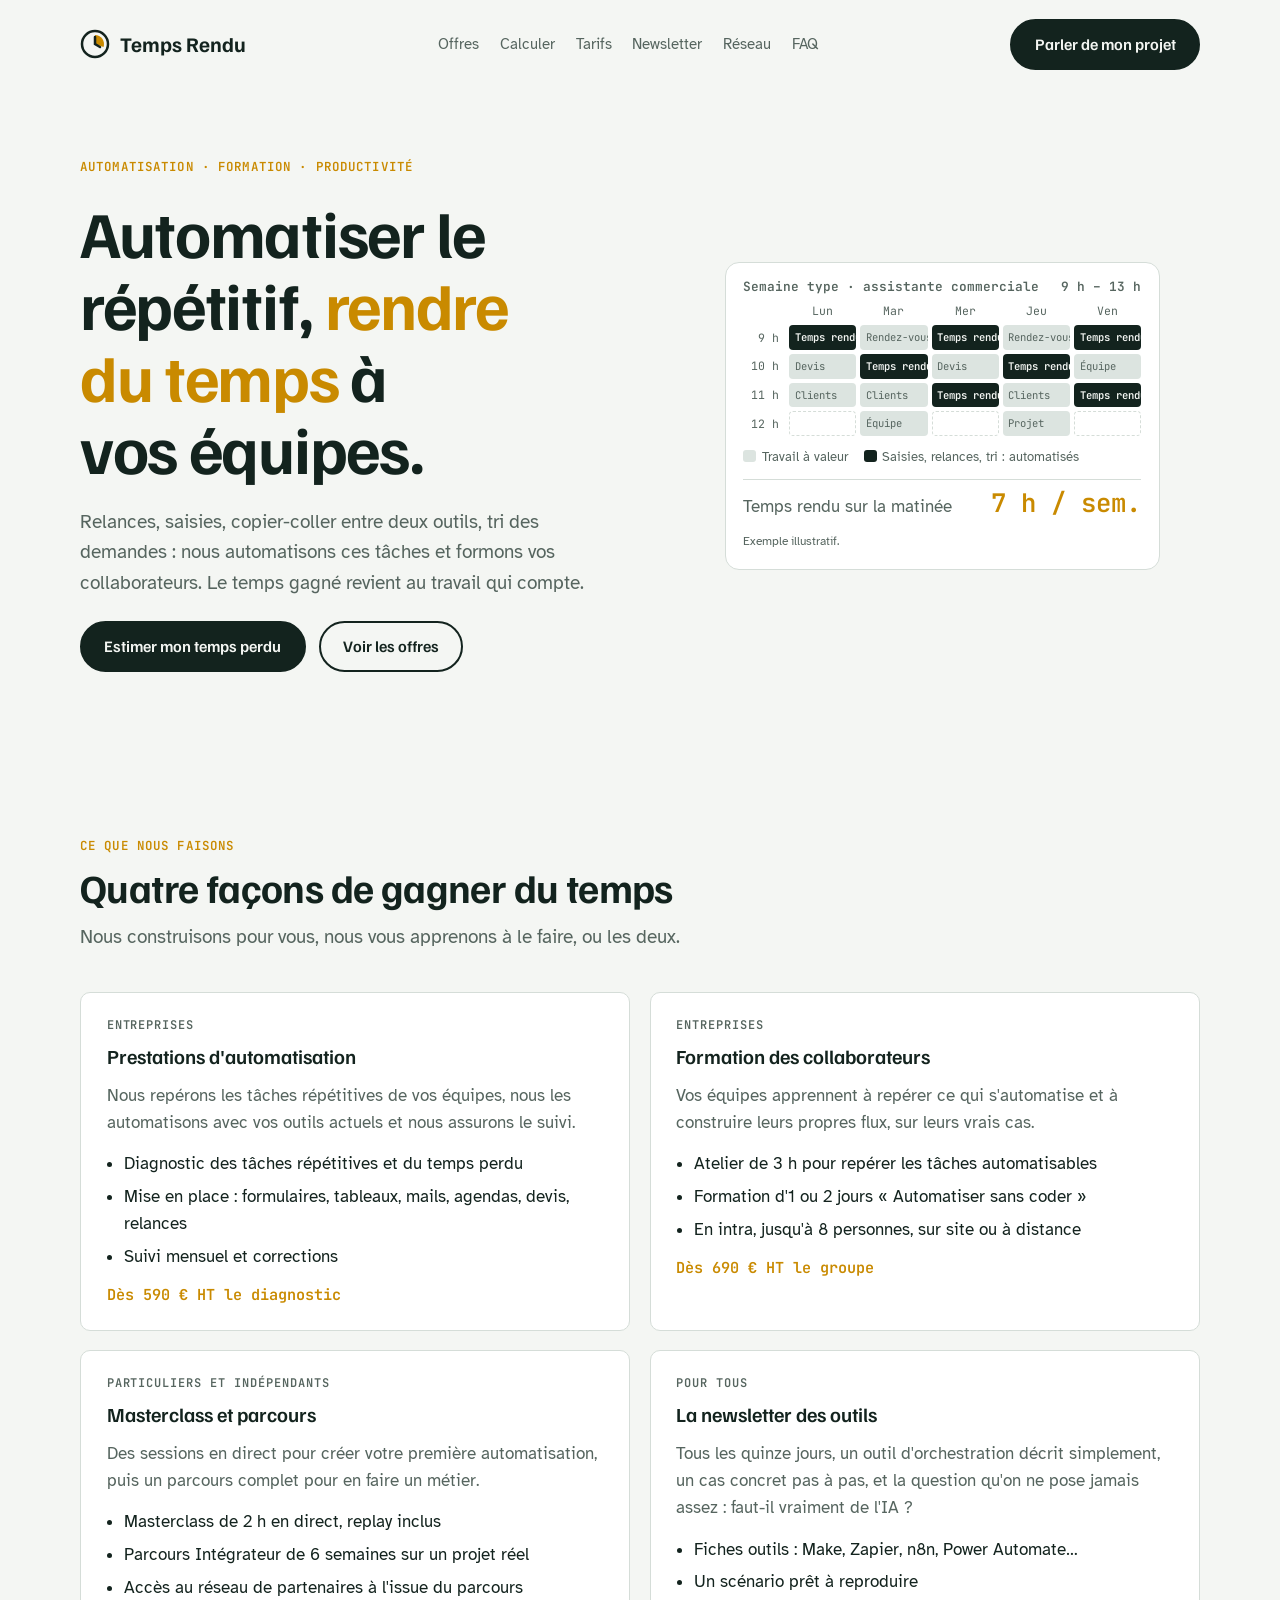
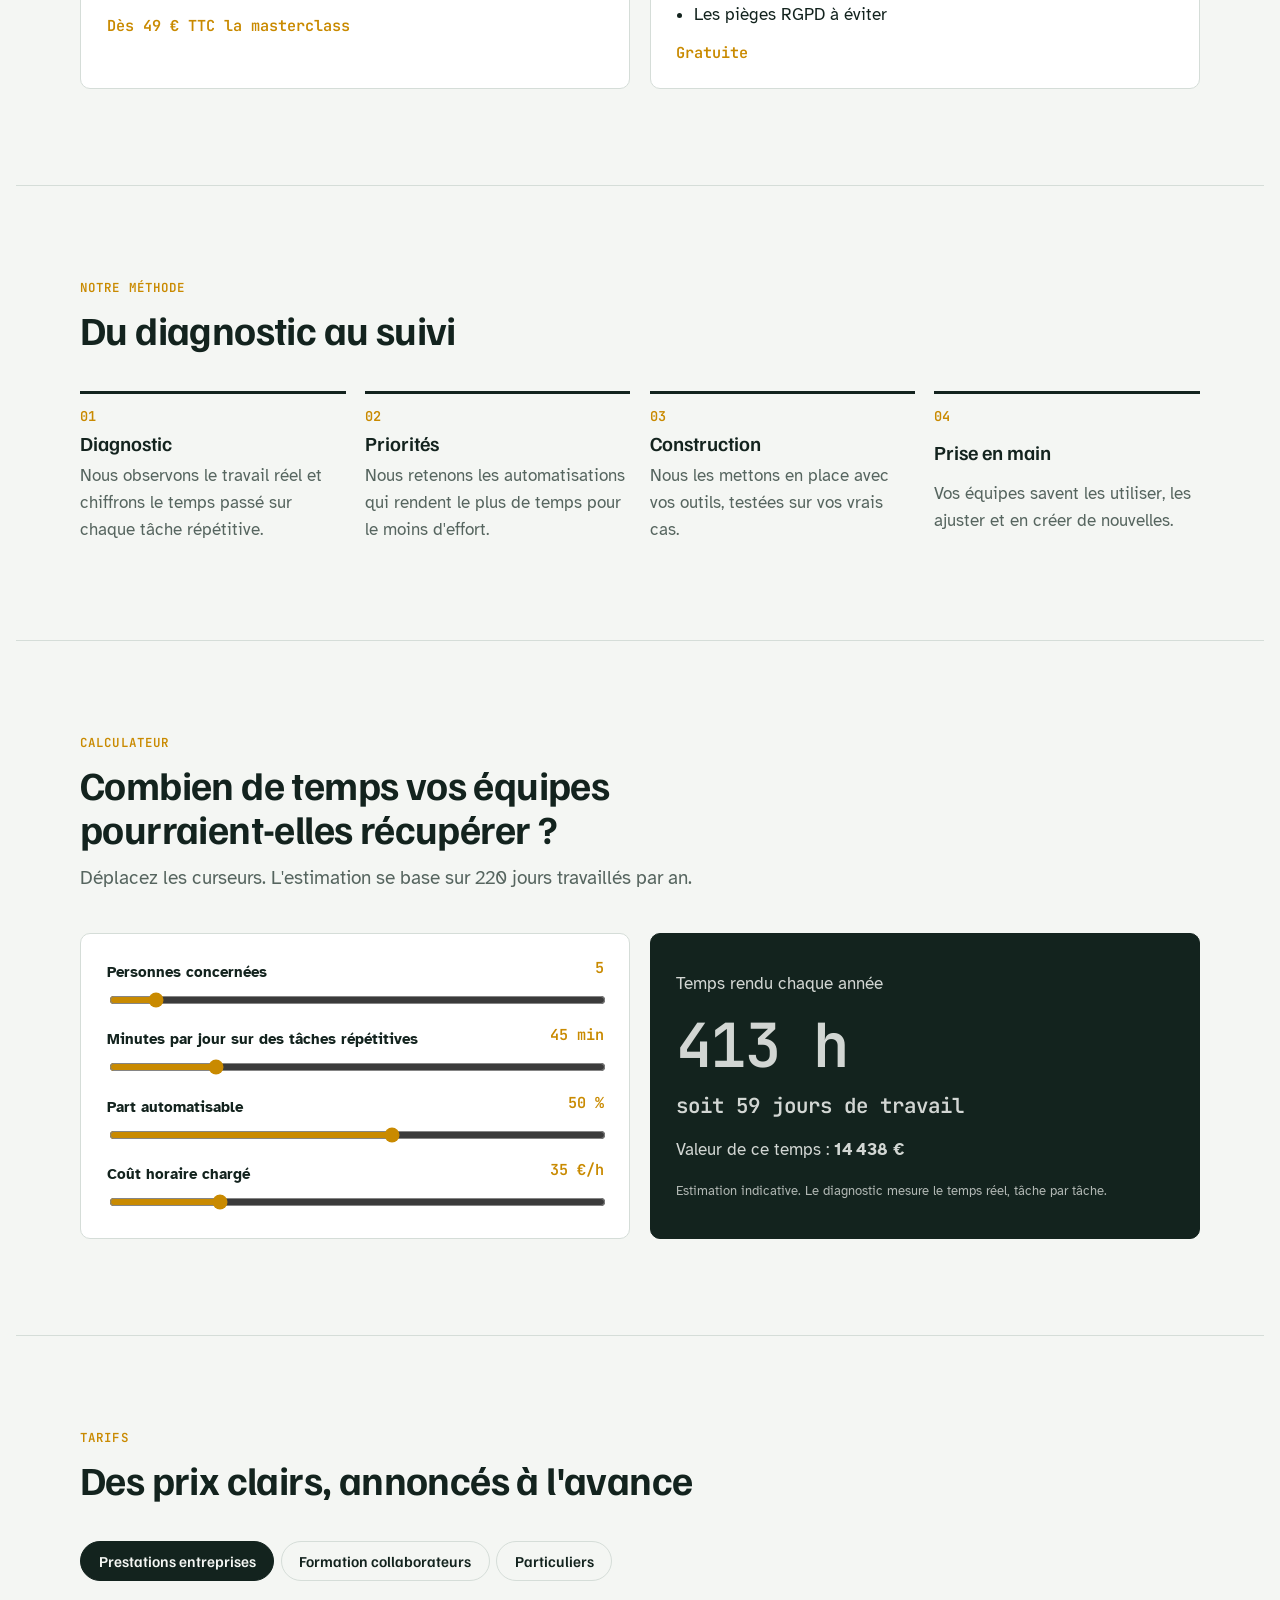
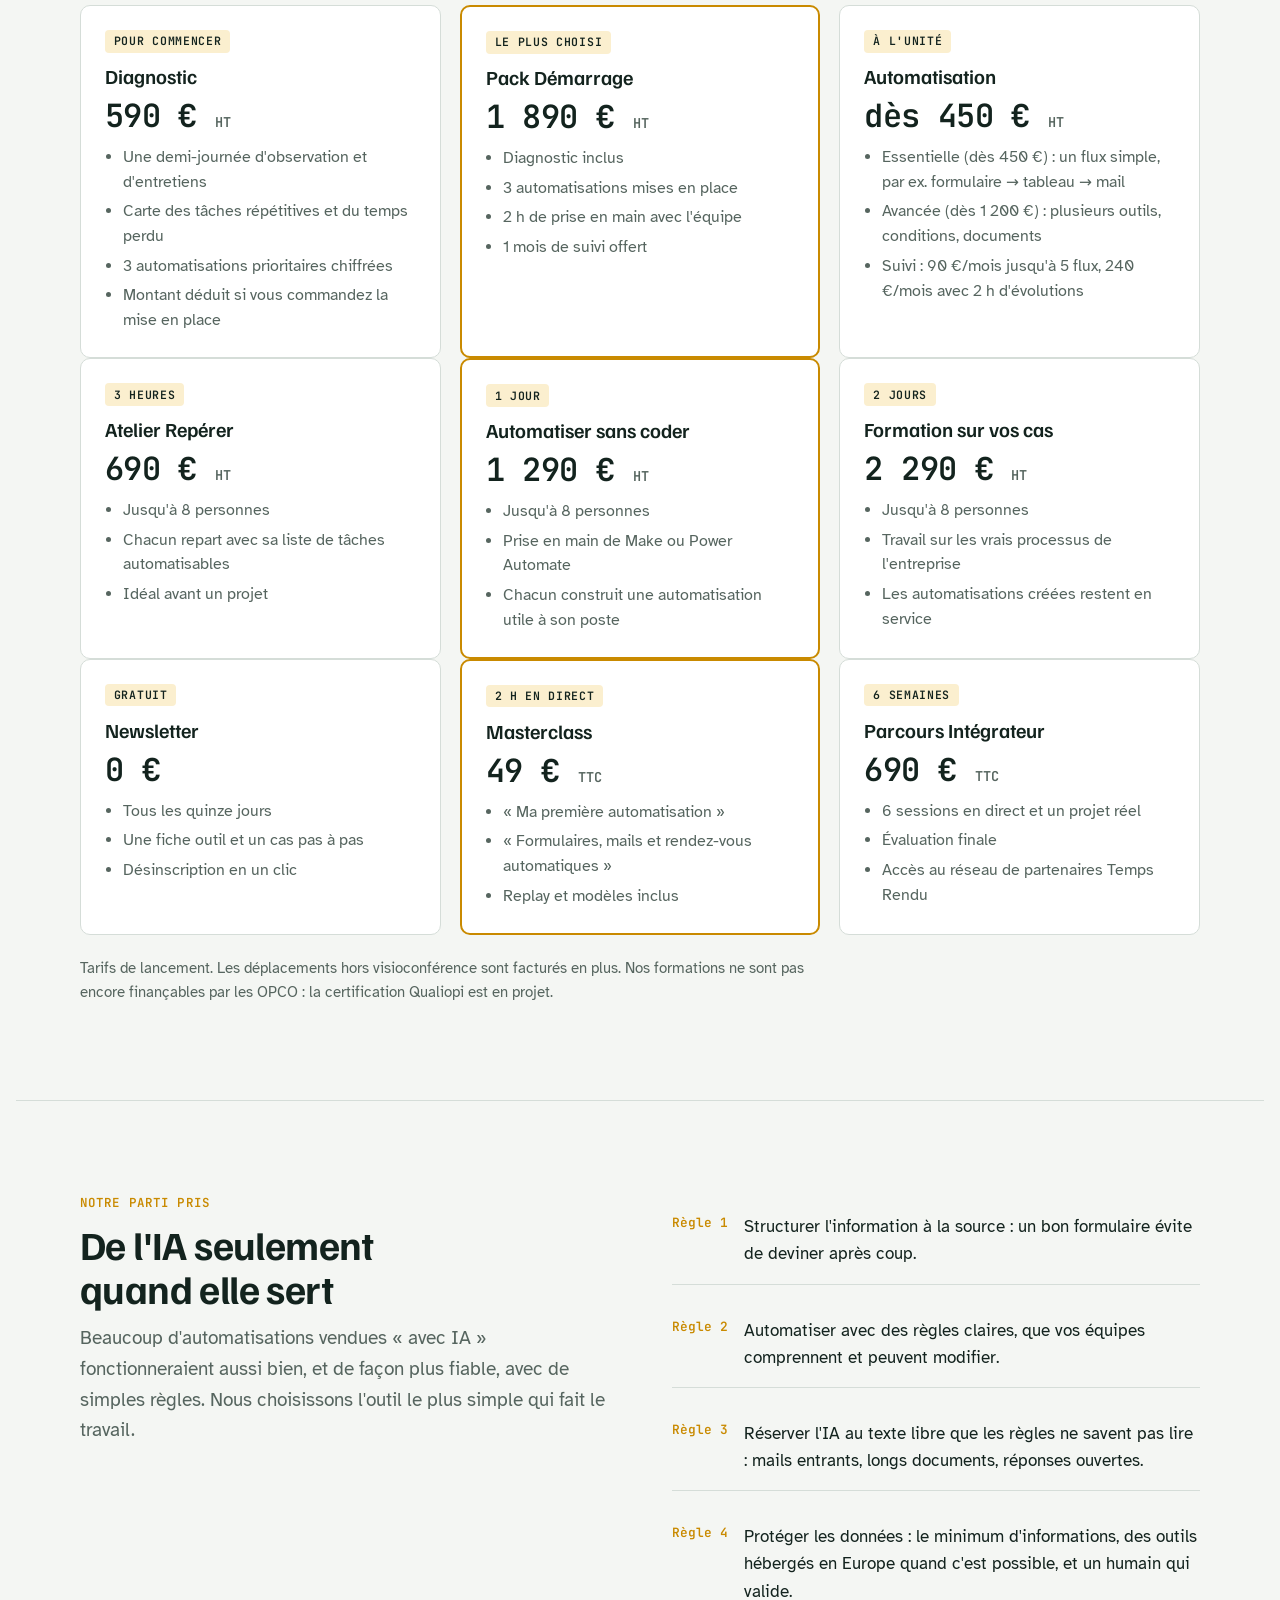
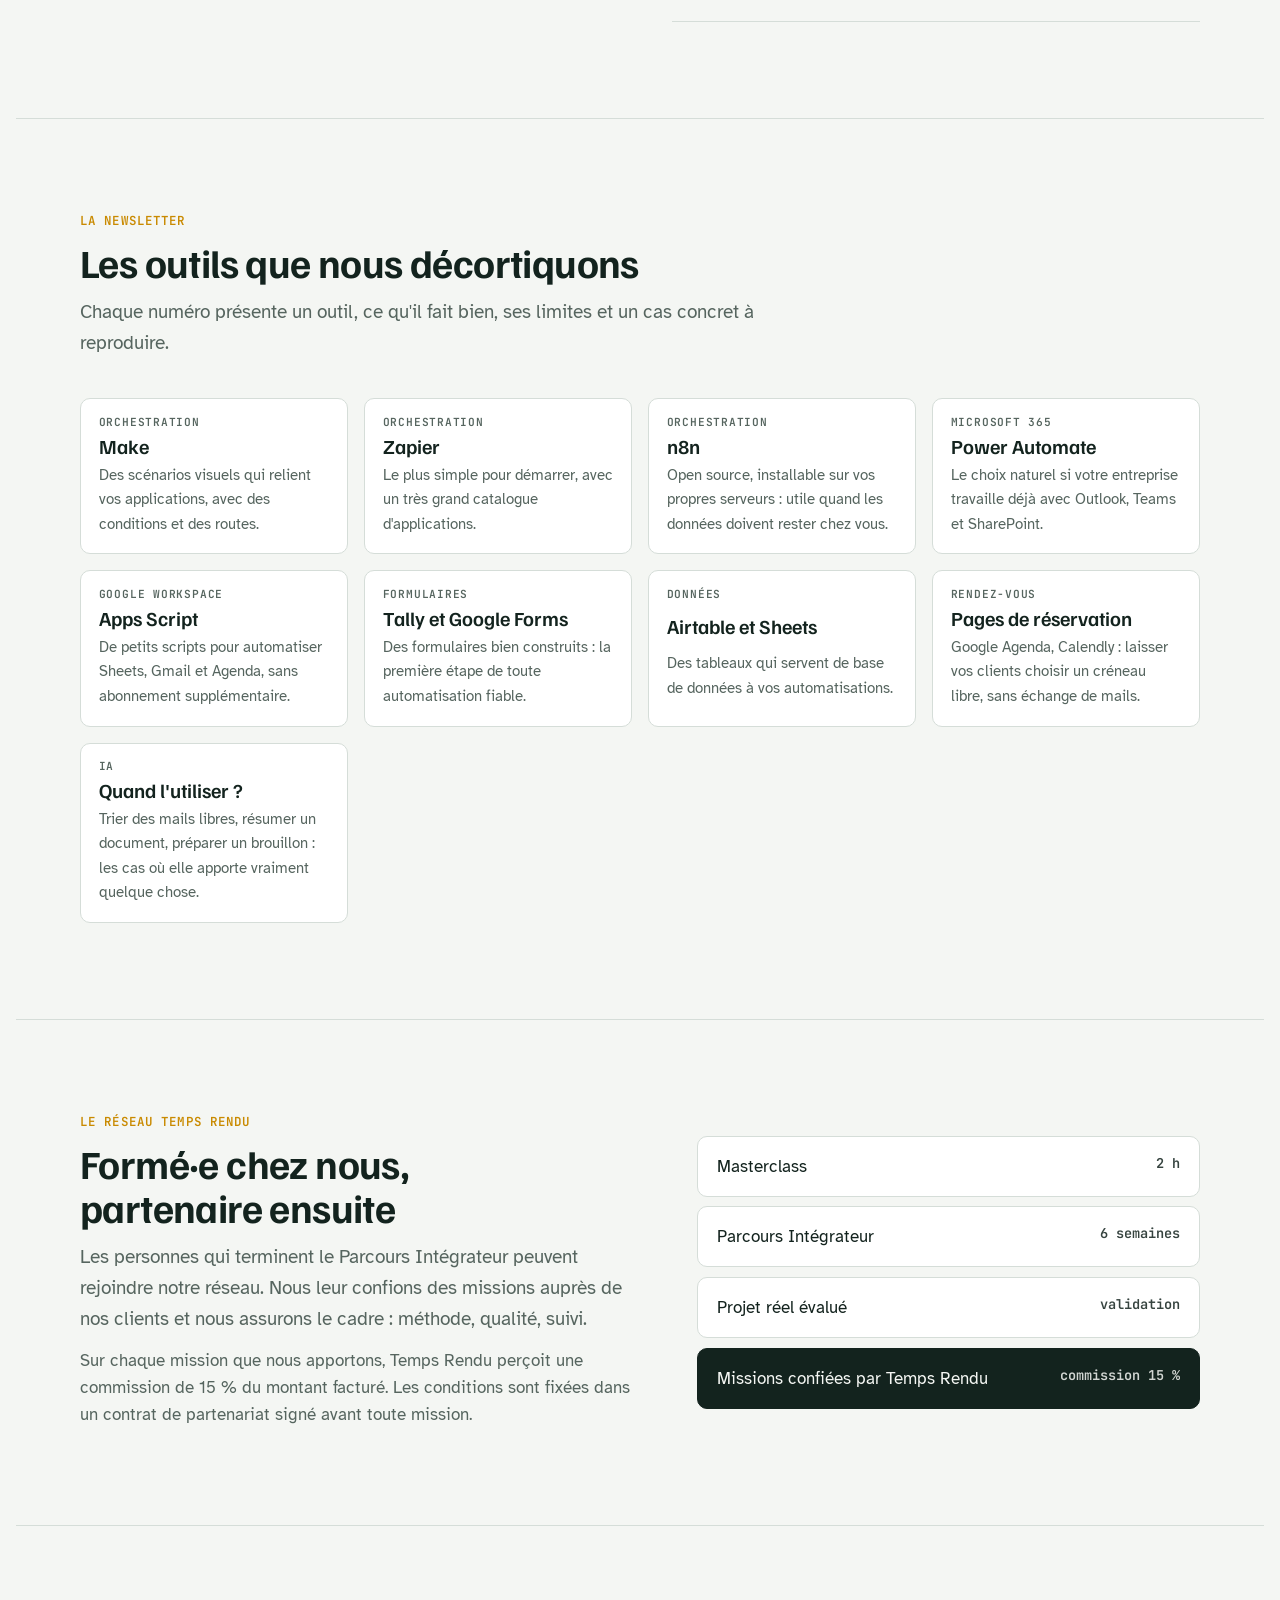
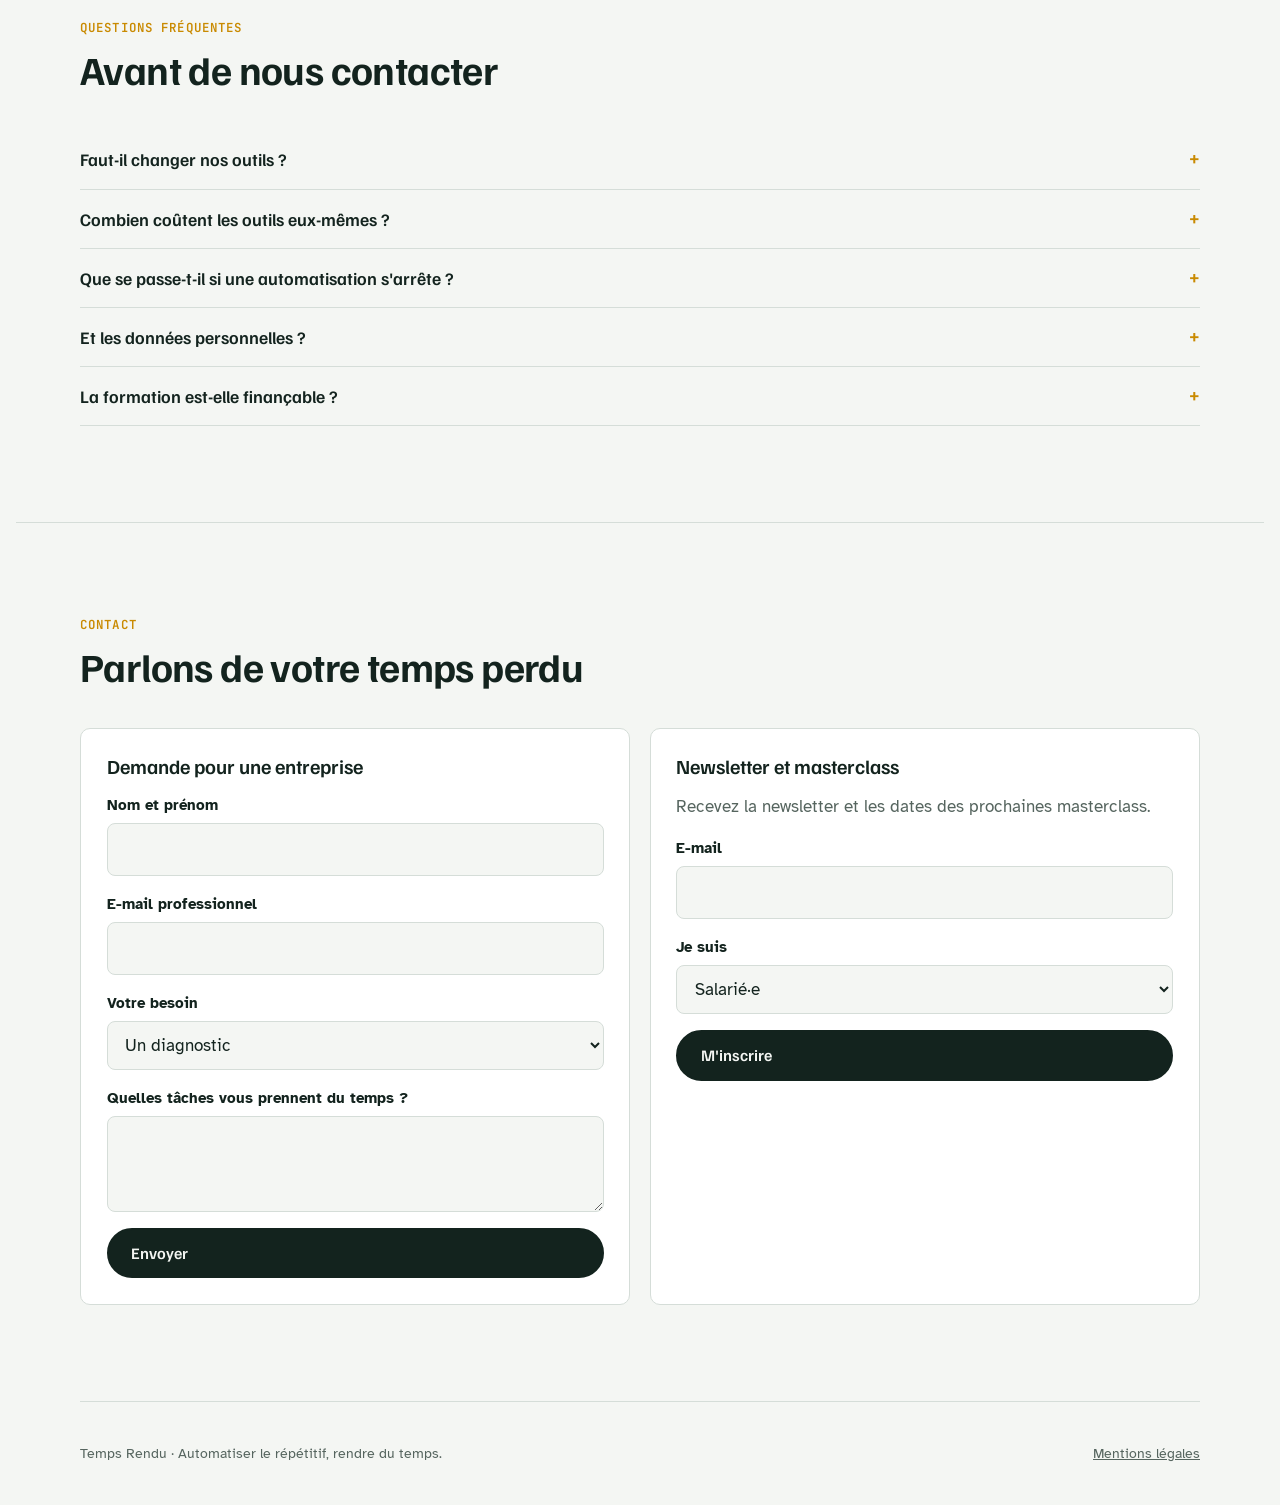
==== TempsRendu/index.html @ 6d203604 "Add files via upload" ====
<!doctype html>
<html lang="fr">
<head>
<meta charset="utf-8">
<meta name="viewport" content="width=device-width, initial-scale=1, viewport-fit=cover">
<title>Temps Rendu · Automatiser le répétitif, rendre du temps</title>
<meta name="description" content="Automatisation des tâches répétitives, formation des collaborateurs, masterclass et newsletter des outils d’orchestration. Rendre du temps à vos équipes.">
<meta name="forms-endpoint" content="">
<link rel="icon" href="favicon.svg" type="image/svg+xml">
<link rel="preconnect" href="https://fonts.googleapis.com">
<link rel="preconnect" href="https://fonts.gstatic.com" crossorigin>
<link rel="stylesheet" href="https://fonts.googleapis.com/css2?family=Familjen+Grotesk:wght@500;600;700&family=Atkinson+Hyperlegible:ital,wght@0,400;0,700;1,400&family=JetBrains+Mono:wght@400;600&display=swap">
<style>
/* Layout : une semaine de travail qui se libère. Le hero montre un agenda ; chaque section est un « créneau » rendu. */
:root{
  --bg:#F4F6F3; --surface:#FFFFFF; --ink:#13231E; --muted:#56655F; --line:#D5DDD8;
  --accent:#C98A00; --accent-soft:#FBEFCF; --task:#DCE4E0; --free:#13231E; --free-fg:#F4F6F3;
  --display:"Familjen Grotesk", "Helvetica Neue", Arial, sans-serif;
  --body:"Atkinson Hyperlegible", "Segoe UI", system-ui, sans-serif;
  --mono:"JetBrains Mono", ui-monospace, Menlo, Consolas, monospace;
  --r:10px;
}
@media (prefers-color-scheme: dark){:root:not([data-theme="light"]){
  --bg:#0E1513; --surface:#16201D; --ink:#E6ECE8; --muted:#9AA8A2; --line:#2A3833;
  --accent:#F0B43A; --accent-soft:#3A2E12; --task:#24302C; --free:#F0B43A; --free-fg:#14110A; color-scheme:dark}}
:root[data-theme="dark"]{
  --bg:#0E1513; --surface:#16201D; --ink:#E6ECE8; --muted:#9AA8A2; --line:#2A3833;
  --accent:#F0B43A; --accent-soft:#3A2E12; --task:#24302C; --free:#F0B43A; --free-fg:#14110A; color-scheme:dark}

*{box-sizing:border-box}
body{margin:0;background:var(--bg);color:var(--ink);font:400 1.0625rem/1.6 var(--body);padding-inline:16px}
.wrap{max-width:1120px;margin-inline:auto}
h1,h2,h3{font-family:var(--display);line-height:1.1;text-wrap:balance;margin:0}
h1{font-size:clamp(2.3rem,5.5vw,4.1rem);font-weight:700;letter-spacing:-.02em}
h2{font-size:clamp(1.7rem,3.4vw,2.5rem);font-weight:700;letter-spacing:-.015em}
h3{font-size:1.25rem;font-weight:600}
p{margin:0}
a{color:inherit}
.eyebrow{font:600 .78rem/1 var(--mono);text-transform:uppercase;letter-spacing:.09em;color:var(--accent)}
.muted{color:var(--muted)}
.lead{font-size:1.2rem;color:var(--muted);max-width:60ch}
section{padding-block:clamp(3.5rem,8vw,6rem)}
section+section{border-top:1px solid var(--line)}
.head{display:grid;gap:.8rem;margin-bottom:2.5rem;max-width:62ch}
.btn{display:inline-flex;align-items:center;gap:.5rem;font:600 1rem/1 var(--display);padding:.95rem 1.4rem;border-radius:999px;border:2px solid var(--ink);background:var(--ink);color:var(--bg);text-decoration:none;cursor:pointer}
.btn.ghost{background:transparent;color:var(--ink)}
.btn:focus-visible,input:focus-visible,select:focus-visible,summary:focus-visible{outline:3px solid var(--accent);outline-offset:3px}
.row{display:flex;flex-wrap:wrap;gap:.8rem}

/* Nav */
nav.top{display:flex;align-items:center;justify-content:space-between;gap:1rem;padding-block:1.2rem;flex-wrap:wrap}
.logo{display:flex;align-items:center;gap:.6rem;font:700 1.3rem/1 var(--display);text-decoration:none}
.logo svg{flex:none}
.links{display:flex;gap:1.3rem;flex-wrap:wrap;font-size:.95rem}
.links a{text-decoration:none;color:var(--muted)}
.links a:hover{color:var(--ink)}

/* Hero */
.hero{display:grid;grid-template-columns:1.05fr 1fr;gap:clamp(2rem,5vw,4rem);align-items:center;padding-block:clamp(2rem,6vw,4.5rem)}
.hero>div{min-width:0;display:grid;gap:1.4rem}
.hero h1 em{font-style:normal;color:var(--accent)}
.week{background:var(--surface);border:1px solid var(--line);border-radius:14px;padding:1.1rem;display:grid;gap:.7rem}
.week-head{display:flex;justify-content:space-between;align-items:baseline;font:600 .8rem/1 var(--mono);color:var(--muted)}
.grid{display:grid;grid-template-columns:2.6rem repeat(5,1fr);gap:4px;font:400 .72rem/1 var(--mono)}
.grid .d{text-align:center;color:var(--muted);padding-bottom:.3rem}
.grid .h{color:var(--muted);text-align:right;padding-right:.4rem;align-self:center}
.slot{height:1.55rem;border-radius:4px;background:var(--task);display:flex;align-items:center;padding-inline:.35rem;overflow:hidden;white-space:nowrap;color:var(--muted);font-size:.66rem}
.slot.free{background:var(--free);color:var(--free-fg);font-weight:600;animation:free .9s ease both}
.slot.empty{background:transparent;border:1px dashed var(--line)}
@keyframes free{from{background:var(--task);color:var(--muted)}to{background:var(--free);color:var(--free-fg)}}
@media (prefers-reduced-motion:reduce){.slot.free{animation:none}}
.week-foot{display:flex;justify-content:space-between;gap:1rem;align-items:baseline;border-top:1px solid var(--line);padding-top:.7rem;flex-wrap:wrap}
.week-foot b{font:600 1.6rem/1 var(--mono);color:var(--accent)}
.legend{display:flex;gap:1rem;font-size:.8rem;color:var(--muted)}
.legend i{display:inline-block;width:.8rem;height:.8rem;border-radius:3px;vertical-align:-1px;margin-right:.35rem}

/* Offres */
.offers{display:grid;grid-template-columns:repeat(2,minmax(0,1fr));gap:1.2rem}
.offer{background:var(--surface);border:1px solid var(--line);border-radius:var(--r);padding:1.6rem;display:grid;gap:.9rem;align-content:start}
.offer .who{font:600 .75rem/1 var(--mono);text-transform:uppercase;letter-spacing:.08em;color:var(--muted)}
.offer ul{margin:0;padding-left:1.1rem;display:grid;gap:.35rem}
.offer .from{font:600 .95rem/1.3 var(--mono);color:var(--accent);margin-top:auto}

/* Méthode */
.steps{list-style:none;margin:0;padding:0;display:grid;grid-template-columns:repeat(4,minmax(0,1fr));gap:1.2rem;counter-reset:s}
.steps li{counter-increment:s;display:grid;gap:.5rem;padding-top:1rem;border-top:3px solid var(--ink)}
.steps li::before{content:"0" counter(s);font:600 .85rem/1 var(--mono);color:var(--accent)}

/* Calculateur */
.calc{display:grid;grid-template-columns:1fr 1fr;gap:1.2rem;align-items:stretch}
.calc form,.result{background:var(--surface);border:1px solid var(--line);border-radius:var(--r);padding:1.6rem;display:grid;gap:1.1rem;min-width:0}
.field{display:grid;gap:.35rem}
.field label{font-weight:700;font-size:.95rem}
.field .val{font:600 .95rem/1 var(--mono);color:var(--accent)}
.field .top{display:flex;justify-content:space-between;gap:1rem}
input[type=range]{width:100%;accent-color:var(--accent)}
.result{background:var(--free);color:var(--free-fg);border-color:var(--free);align-content:center}
.result .big{font:600 clamp(2.6rem,6vw,3.8rem)/1 var(--mono);letter-spacing:-.03em}
.result .sub{font:600 1.3rem/1.2 var(--mono)}
.result p{opacity:.85}
.result small{opacity:.7;font-size:.82rem}

/* Tarifs */
.tabs{display:flex;gap:.4rem;flex-wrap:wrap;margin-bottom:1.5rem}
.tab{font:600 .95rem/1 var(--display);padding:.7rem 1.1rem;border-radius:999px;border:1px solid var(--line);background:transparent;color:var(--ink);cursor:pointer}
.tab[aria-selected="true"]{background:var(--ink);color:var(--bg);border-color:var(--ink)}
.prices{display:grid;grid-template-columns:repeat(3,minmax(0,1fr));gap:1.2rem}
.price{background:var(--surface);border:1px solid var(--line);border-radius:var(--r);padding:1.5rem;display:grid;gap:.8rem;align-content:start}
.price.pick{border:2px solid var(--accent)}
.price .tag{justify-self:start;font:600 .72rem/1 var(--mono);text-transform:uppercase;letter-spacing:.06em;background:var(--accent-soft);color:var(--ink);padding:.35rem .55rem;border-radius:4px}
.price .amount{font:600 2rem/1 var(--mono);letter-spacing:-.02em}
.price .amount small{font-size:.85rem;color:var(--muted);letter-spacing:0}
.price ul{margin:0;padding-left:1.1rem;display:grid;gap:.3rem;color:var(--muted);font-size:.97rem}
.note{margin-top:1.4rem;font-size:.92rem;color:var(--muted);max-width:75ch}

/* Parti pris */
.stance{display:grid;grid-template-columns:1fr 1fr;gap:clamp(2rem,5vw,4rem);align-items:start}
.stance>*{min-width:0}
.rules{display:grid;gap:1rem}
.rule{display:grid;grid-template-columns:auto 1fr;gap:1rem;align-items:start;padding:1rem 0;border-bottom:1px solid var(--line)}
.rule b{font:600 .8rem/1.6 var(--mono);color:var(--accent);white-space:nowrap}

/* Outils */
.tools{display:grid;grid-template-columns:repeat(auto-fill,minmax(min(100%,15rem),1fr));gap:1rem}
.tool{border:1px solid var(--line);border-radius:var(--r);padding:1.1rem;display:grid;gap:.4rem;background:var(--surface)}
.tool .k{font:600 .7rem/1 var(--mono);text-transform:uppercase;letter-spacing:.07em;color:var(--muted)}
.tool p{font-size:.95rem;color:var(--muted)}

/* Réseau */
.network{display:grid;grid-template-columns:1.1fr 1fr;gap:clamp(2rem,5vw,4rem);align-items:center}
.network>*{min-width:0}
.flow{display:grid;gap:.6rem}
.flow div{display:flex;justify-content:space-between;gap:1rem;padding:1rem 1.2rem;border-radius:var(--r);background:var(--surface);border:1px solid var(--line)}
.flow div:last-child{background:var(--free);color:var(--free-fg);border-color:var(--free)}
.flow span:last-child{font:600 .85rem/1.6 var(--mono);opacity:.85;white-space:nowrap}

/* FAQ */
details{border-bottom:1px solid var(--line);padding-block:1.1rem}
summary{cursor:pointer;font:600 1.1rem/1.3 var(--display);list-style:none;display:flex;justify-content:space-between;gap:1rem}
summary::after{content:"+";font-family:var(--mono);color:var(--accent)}
details[open] summary::after{content:"–"}
details p{margin-top:.7rem;color:var(--muted);max-width:70ch}

/* Contact */
.contact{display:grid;grid-template-columns:1fr 1fr;gap:1.2rem}
.card{background:var(--surface);border:1px solid var(--line);border-radius:var(--r);padding:1.6rem;display:grid;gap:1rem;align-content:start;min-width:0}
.card input,.card select,.card textarea{font:inherit;color:var(--ink);background:var(--bg);border:1px solid var(--line);border-radius:8px;padding:.75rem .85rem;width:100%}
.card textarea{min-height:6rem;resize:vertical}
.msg{font-size:.95rem;background:var(--accent-soft);padding:.8rem 1rem;border-radius:8px}
footer{padding-block:2.5rem;border-top:1px solid var(--line);font-size:.9rem;color:var(--muted);display:flex;justify-content:space-between;gap:1rem;flex-wrap:wrap}

@media (max-width:900px){
  .hero,.calc,.stance,.network,.contact{grid-template-columns:1fr}
  .prices{grid-template-columns:1fr}
  .steps{grid-template-columns:repeat(2,minmax(0,1fr))}
}
@media (max-width:640px){
  .offers,.steps{grid-template-columns:1fr}
  .links{display:none}
}
</style>
</head>
<body>


<div class="wrap">
<nav class="top" aria-label="Navigation principale">
  <a class="logo" href="#top" id="top">
    <svg width="30" height="30" viewBox="0 0 30 30" aria-hidden="true"><circle cx="15" cy="15" r="13" fill="none" stroke="currentColor" stroke-width="2.5"/><path d="M15 15 L15 6 A9 9 0 0 1 23.5 18 Z" fill="var(--accent)"/><path d="M15 8v7l5 3" fill="none" stroke="currentColor" stroke-width="2.5" stroke-linecap="round"/></svg>
    Temps Rendu
  </a>
  <div class="links">
    <a href="#offres">Offres</a><a href="#calcul">Calculer</a><a href="#tarifs">Tarifs</a><a href="#outils">Newsletter</a><a href="#reseau">Réseau</a><a href="#faq">FAQ</a>
  </div>
  <a class="btn" href="#contact">Parler de mon projet</a>
</nav>

<header class="hero">
  <div>
    <p class="eyebrow">Automatisation · Formation · Productivité</p>
    <h1>Automatiser le répétitif, <em>rendre du temps</em> à vos équipes.</h1>
    <p class="lead">Relances, saisies, copier-coller entre deux outils, tri des demandes : nous automatisons ces tâches et formons vos collaborateurs. Le temps gagné revient au travail qui compte.</p>
    <div class="row">
      <a class="btn" href="#calcul">Estimer mon temps perdu</a>
      <a class="btn ghost" href="#offres">Voir les offres</a>
    </div>
  </div>
  <figure class="week" aria-label="Exemple : semaine d'une assistante commerciale avant et après automatisation">
    <div class="week-head"><span>Semaine type · assistante commerciale</span><span>9 h – 13 h</span></div>
    <div class="grid" aria-hidden="true">
      <span></span><span class="d">Lun</span><span class="d">Mar</span><span class="d">Mer</span><span class="d">Jeu</span><span class="d">Ven</span>
      <span class="h">9 h</span><span class="slot free">Temps rendu</span><span class="slot">Rendez-vous</span><span class="slot free" style="animation-delay:.2s">Temps rendu</span><span class="slot">Rendez-vous</span><span class="slot free" style="animation-delay:.4s">Temps rendu</span>
      <span class="h">10 h</span><span class="slot">Devis</span><span class="slot free" style="animation-delay:.6s">Temps rendu</span><span class="slot">Devis</span><span class="slot free" style="animation-delay:.8s">Temps rendu</span><span class="slot">Équipe</span>
      <span class="h">11 h</span><span class="slot">Clients</span><span class="slot">Clients</span><span class="slot free" style="animation-delay:1s">Temps rendu</span><span class="slot">Clients</span><span class="slot free" style="animation-delay:1.2s">Temps rendu</span>
      <span class="h">12 h</span><span class="slot empty"></span><span class="slot">Équipe</span><span class="slot empty"></span><span class="slot">Projet</span><span class="slot empty"></span>
    </div>
    <div class="legend"><span><i style="background:var(--task)"></i>Travail à valeur</span><span><i style="background:var(--free)"></i>Saisies, relances, tri : automatisés</span></div>
    <div class="week-foot"><span class="muted">Temps rendu sur la matinée</span><b>7 h / sem.</b></div>
    <figcaption class="muted" style="font-size:.78rem">Exemple illustratif.</figcaption>
  </figure>
</header>
</div>

<section id="offres">
<div class="wrap">
  <div class="head">
    <p class="eyebrow">Ce que nous faisons</p>
    <h2>Quatre façons de gagner du temps</h2>
    <p class="lead">Nous construisons pour vous, nous vous apprenons à le faire, ou les deux.</p>
  </div>
  <div class="offers">
    <article class="offer">
      <p class="who">Entreprises</p>
      <h3>Prestations d'automatisation</h3>
      <p class="muted">Nous repérons les tâches répétitives de vos équipes, nous les automatisons avec vos outils actuels et nous assurons le suivi.</p>
      <ul><li>Diagnostic des tâches répétitives et du temps perdu</li><li>Mise en place : formulaires, tableaux, mails, agendas, devis, relances</li><li>Suivi mensuel et corrections</li></ul>
      <p class="from">Dès 590 € HT le diagnostic</p>
    </article>
    <article class="offer">
      <p class="who">Entreprises</p>
      <h3>Formation des collaborateurs</h3>
      <p class="muted">Vos équipes apprennent à repérer ce qui s'automatise et à construire leurs propres flux, sur leurs vrais cas.</p>
      <ul><li>Atelier de 3 h pour repérer les tâches automatisables</li><li>Formation d'1 ou 2 jours « Automatiser sans coder »</li><li>En intra, jusqu'à 8 personnes, sur site ou à distance</li></ul>
      <p class="from">Dès 690 € HT le groupe</p>
    </article>
    <article class="offer">
      <p class="who">Particuliers et indépendants</p>
      <h3>Masterclass et parcours</h3>
      <p class="muted">Des sessions en direct pour créer votre première automatisation, puis un parcours complet pour en faire un métier.</p>
      <ul><li>Masterclass de 2 h en direct, replay inclus</li><li>Parcours Intégrateur de 6 semaines sur un projet réel</li><li>Accès au réseau de partenaires à l'issue du parcours</li></ul>
      <p class="from">Dès 49 € TTC la masterclass</p>
    </article>
    <article class="offer">
      <p class="who">Pour tous</p>
      <h3>La newsletter des outils</h3>
      <p class="muted">Tous les quinze jours, un outil d'orchestration décrit simplement, un cas concret pas à pas, et la question qu'on ne pose jamais assez : faut-il vraiment de l'IA ?</p>
      <ul><li>Fiches outils : Make, Zapier, n8n, Power Automate…</li><li>Un scénario prêt à reproduire</li><li>Les pièges RGPD à éviter</li></ul>
      <p class="from">Gratuite</p>
    </article>
  </div>
</div>
</section>

<section id="methode">
<div class="wrap">
  <div class="head">
    <p class="eyebrow">Notre méthode</p>
    <h2>Du diagnostic au suivi</h2>
  </div>
  <ol class="steps">
    <li><h3>Diagnostic</h3><p class="muted">Nous observons le travail réel et chiffrons le temps passé sur chaque tâche répétitive.</p></li>
    <li><h3>Priorités</h3><p class="muted">Nous retenons les automatisations qui rendent le plus de temps pour le moins d'effort.</p></li>
    <li><h3>Construction</h3><p class="muted">Nous les mettons en place avec vos outils, testées sur vos vrais cas.</p></li>
    <li><h3>Prise en main</h3><p class="muted">Vos équipes savent les utiliser, les ajuster et en créer de nouvelles.</p></li>
  </ol>
</div>
</section>

<section id="calcul">
<div class="wrap">
  <div class="head">
    <p class="eyebrow">Calculateur</p>
    <h2>Combien de temps vos équipes pourraient-elles récupérer ?</h2>
    <p class="lead">Déplacez les curseurs. L'estimation se base sur 220 jours travaillés par an.</p>
  </div>
  <div class="calc">
    <form id="calc-form" onsubmit="return false">
      <div class="field"><div class="top"><label for="c-people">Personnes concernées</label><span class="val" id="v-people"></span></div><input type="range" id="c-people" min="1" max="50" value="5"></div>
      <div class="field"><div class="top"><label for="c-min">Minutes par jour sur des tâches répétitives</label><span class="val" id="v-min"></span></div><input type="range" id="c-min" min="10" max="180" step="5" value="45"></div>
      <div class="field"><div class="top"><label for="c-part">Part automatisable</label><span class="val" id="v-part"></span></div><input type="range" id="c-part" min="10" max="80" step="5" value="50"></div>
      <div class="field"><div class="top"><label for="c-cost">Coût horaire chargé</label><span class="val" id="v-cost"></span></div><input type="range" id="c-cost" min="20" max="90" step="1" value="35"></div>
    </form>
    <div class="result" aria-live="polite">
      <p>Temps rendu chaque année</p>
      <p class="big" id="r-hours">0 h</p>
      <p class="sub" id="r-days">soit 0 jours de travail</p>
      <p>Valeur de ce temps : <b id="r-value">0 €</b></p>
      <small>Estimation indicative. Le diagnostic mesure le temps réel, tâche par tâche.</small>
    </div>
  </div>
</div>
</section>

<section id="tarifs">
<div class="wrap">
  <div class="head">
    <p class="eyebrow">Tarifs</p>
    <h2>Des prix clairs, annoncés à l'avance</h2>
  </div>
  <div class="tabs" role="tablist" aria-label="Catégories de tarifs">
    <button class="tab" role="tab" id="t-ent" aria-controls="p-ent" aria-selected="true">Prestations entreprises</button>
    <button class="tab" role="tab" id="t-form" aria-controls="p-form" aria-selected="false">Formation collaborateurs</button>
    <button class="tab" role="tab" id="t-part" aria-controls="p-part" aria-selected="false">Particuliers</button>
  </div>

  <div class="prices" id="p-ent" role="tabpanel" aria-labelledby="t-ent">
    <div class="price"><span class="tag">Pour commencer</span><h3>Diagnostic</h3><p class="amount">590 € <small>HT</small></p><ul><li>Une demi-journée d'observation et d'entretiens</li><li>Carte des tâches répétitives et du temps perdu</li><li>3 automatisations prioritaires chiffrées</li><li>Montant déduit si vous commandez la mise en place</li></ul></div>
    <div class="price pick"><span class="tag">Le plus choisi</span><h3>Pack Démarrage</h3><p class="amount">1 890 € <small>HT</small></p><ul><li>Diagnostic inclus</li><li>3 automatisations mises en place</li><li>2 h de prise en main avec l'équipe</li><li>1 mois de suivi offert</li></ul></div>
    <div class="price"><span class="tag">À l'unité</span><h3>Automatisation</h3><p class="amount">dès 450 € <small>HT</small></p><ul><li>Essentielle (dès 450 €) : un flux simple, par ex. formulaire → tableau → mail</li><li>Avancée (dès 1 200 €) : plusieurs outils, conditions, documents</li><li>Suivi : 90 €/mois jusqu'à 5 flux, 240 €/mois avec 2 h d'évolutions</li></ul></div>
  </div>

  <div class="prices" id="p-form" role="tabpanel" aria-labelledby="t-form" hidden>
    <div class="price"><span class="tag">3 heures</span><h3>Atelier Repérer</h3><p class="amount">690 € <small>HT</small></p><ul><li>Jusqu'à 8 personnes</li><li>Chacun repart avec sa liste de tâches automatisables</li><li>Idéal avant un projet</li></ul></div>
    <div class="price pick"><span class="tag">1 jour</span><h3>Automatiser sans coder</h3><p class="amount">1 290 € <small>HT</small></p><ul><li>Jusqu'à 8 personnes</li><li>Prise en main de Make ou Power Automate</li><li>Chacun construit une automatisation utile à son poste</li></ul></div>
    <div class="price"><span class="tag">2 jours</span><h3>Formation sur vos cas</h3><p class="amount">2 290 € <small>HT</small></p><ul><li>Jusqu'à 8 personnes</li><li>Travail sur les vrais processus de l'entreprise</li><li>Les automatisations créées restent en service</li></ul></div>
  </div>

  <div class="prices" id="p-part" role="tabpanel" aria-labelledby="t-part" hidden>
    <div class="price"><span class="tag">Gratuit</span><h3>Newsletter</h3><p class="amount">0 €</p><ul><li>Tous les quinze jours</li><li>Une fiche outil et un cas pas à pas</li><li>Désinscription en un clic</li></ul></div>
    <div class="price pick"><span class="tag">2 h en direct</span><h3>Masterclass</h3><p class="amount">49 € <small>TTC</small></p><ul><li>« Ma première automatisation »</li><li>« Formulaires, mails et rendez-vous automatiques »</li><li>Replay et modèles inclus</li></ul></div>
    <div class="price"><span class="tag">6 semaines</span><h3>Parcours Intégrateur</h3><p class="amount">690 € <small>TTC</small></p><ul><li>6 sessions en direct et un projet réel</li><li>Évaluation finale</li><li>Accès au réseau de partenaires Temps Rendu</li></ul></div>
  </div>
  <p class="note">Tarifs de lancement. Les déplacements hors visioconférence sont facturés en plus. Nos formations ne sont pas encore finançables par les OPCO : la certification Qualiopi est en projet.</p>
</div>
</section>

<section id="parti-pris">
<div class="wrap stance">
  <div class="head" style="margin:0">
    <p class="eyebrow">Notre parti pris</p>
    <h2>De l'IA seulement quand elle sert</h2>
    <p class="lead">Beaucoup d'automatisations vendues « avec IA » fonctionneraient aussi bien, et de façon plus fiable, avec de simples règles. Nous choisissons l'outil le plus simple qui fait le travail.</p>
  </div>
  <div class="rules">
    <div class="rule"><b>Règle 1</b><p>Structurer l'information à la source : un bon formulaire évite de deviner après coup.</p></div>
    <div class="rule"><b>Règle 2</b><p>Automatiser avec des règles claires, que vos équipes comprennent et peuvent modifier.</p></div>
    <div class="rule"><b>Règle 3</b><p>Réserver l'IA au texte libre que les règles ne savent pas lire : mails entrants, longs documents, réponses ouvertes.</p></div>
    <div class="rule"><b>Règle 4</b><p>Protéger les données : le minimum d'informations, des outils hébergés en Europe quand c'est possible, et un humain qui valide.</p></div>
  </div>
</div>
</section>

<section id="outils">
<div class="wrap">
  <div class="head">
    <p class="eyebrow">La newsletter</p>
    <h2>Les outils que nous décortiquons</h2>
    <p class="lead">Chaque numéro présente un outil, ce qu'il fait bien, ses limites et un cas concret à reproduire.</p>
  </div>
  <div class="tools">
    <div class="tool"><span class="k">Orchestration</span><h3>Make</h3><p>Des scénarios visuels qui relient vos applications, avec des conditions et des routes.</p></div>
    <div class="tool"><span class="k">Orchestration</span><h3>Zapier</h3><p>Le plus simple pour démarrer, avec un très grand catalogue d'applications.</p></div>
    <div class="tool"><span class="k">Orchestration</span><h3>n8n</h3><p>Open source, installable sur vos propres serveurs : utile quand les données doivent rester chez vous.</p></div>
    <div class="tool"><span class="k">Microsoft 365</span><h3>Power Automate</h3><p>Le choix naturel si votre entreprise travaille déjà avec Outlook, Teams et SharePoint.</p></div>
    <div class="tool"><span class="k">Google Workspace</span><h3>Apps Script</h3><p>De petits scripts pour automatiser Sheets, Gmail et Agenda, sans abonnement supplémentaire.</p></div>
    <div class="tool"><span class="k">Formulaires</span><h3>Tally et Google Forms</h3><p>Des formulaires bien construits : la première étape de toute automatisation fiable.</p></div>
    <div class="tool"><span class="k">Données</span><h3>Airtable et Sheets</h3><p>Des tableaux qui servent de base de données à vos automatisations.</p></div>
    <div class="tool"><span class="k">Rendez-vous</span><h3>Pages de réservation</h3><p>Google Agenda, Calendly : laisser vos clients choisir un créneau libre, sans échange de mails.</p></div>
    <div class="tool"><span class="k">IA</span><h3>Quand l'utiliser ?</h3><p>Trier des mails libres, résumer un document, préparer un brouillon : les cas où elle apporte vraiment quelque chose.</p></div>
  </div>
</div>
</section>

<section id="reseau">
<div class="wrap network">
  <div class="head" style="margin:0">
    <p class="eyebrow">Le réseau Temps Rendu</p>
    <h2>Formé·e chez nous, partenaire ensuite</h2>
    <p class="lead">Les personnes qui terminent le Parcours Intégrateur peuvent rejoindre notre réseau. Nous leur confions des missions auprès de nos clients et nous assurons le cadre : méthode, qualité, suivi.</p>
    <p class="muted">Sur chaque mission que nous apportons, Temps Rendu perçoit une commission de 15 % du montant facturé. Les conditions sont fixées dans un contrat de partenariat signé avant toute mission.</p>
  </div>
  <div class="flow" aria-label="Parcours d'un partenaire">
    <div><span>Masterclass</span><span>2 h</span></div>
    <div><span>Parcours Intégrateur</span><span>6 semaines</span></div>
    <div><span>Projet réel évalué</span><span>validation</span></div>
    <div><span>Missions confiées par Temps Rendu</span><span>commission 15 %</span></div>
  </div>
</div>
</section>

<section id="faq">
<div class="wrap">
  <div class="head"><p class="eyebrow">Questions fréquentes</p><h2>Avant de nous contacter</h2></div>
  <details><summary>Faut-il changer nos outils ?</summary><p>Non. Nous partons de ce que vous utilisez déjà : Google, Microsoft, votre logiciel de facturation, votre CRM. Nous ajoutons seulement l'outil d'orchestration qui les relie.</p></details>
  <details><summary>Combien coûtent les outils eux-mêmes ?</summary><p>Beaucoup proposent une offre gratuite suffisante pour démarrer. Au-delà, comptez souvent quelques dizaines d'euros par mois. Le diagnostic chiffre ces abonnements avant toute décision.</p></details>
  <details><summary>Que se passe-t-il si une automatisation s'arrête ?</summary><p>Avec le suivi mensuel, nous surveillons vos flux et nous les réparons. Sans suivi, vos équipes sont formées pour repérer et corriger les erreurs simples.</p></details>
  <details><summary>Et les données personnelles ?</summary><p>Nous appliquons la minimisation : seules les données nécessaires circulent. Nous privilégions les outils hébergés en Europe et nous vous aidons à mettre à jour votre registre RGPD.</p></details>
  <details><summary>La formation est-elle finançable ?</summary><p>Pas encore par les OPCO, car cela demande la certification Qualiopi, que nous préparons. Les tarifs intra restent nettement inférieurs à ceux d'une formation inter-entreprises par personne.</p></details>
</div>
</section>

<section id="contact">
<div class="wrap">
  <div class="head"><p class="eyebrow">Contact</p><h2>Parlons de votre temps perdu</h2></div>
  <div class="contact">
    <form class="card" id="f-contact">
      <h3>Demande pour une entreprise</h3>
      <div class="field"><label for="f-name">Nom et prénom</label><input id="f-name" required autocomplete="name"></div>
      <div class="field"><label for="f-mail">E-mail professionnel</label><input id="f-mail" type="email" required autocomplete="email"></div>
      <div class="field"><label for="f-need">Votre besoin</label><select id="f-need"><option>Un diagnostic</option><option>Une mise en place</option><option>Une formation pour mon équipe</option><option>Autre chose</option></select></div>
      <div class="field"><label for="f-text">Quelles tâches vous prennent du temps ?</label><textarea id="f-text"></textarea></div>
      <button class="btn" type="submit">Envoyer</button>
      <p class="msg" data-msg hidden role="status"></p>
    </form>
    <form class="card" id="f-news">
      <h3>Newsletter et masterclass</h3>
      <p class="muted">Recevez la newsletter et les dates des prochaines masterclass.</p>
      <div class="field"><label for="n-mail">E-mail</label><input id="n-mail" type="email" required autocomplete="email"></div>
      <div class="field"><label for="n-who">Je suis</label><select id="n-who"><option>Salarié·e</option><option>Dirigeant·e</option><option>Indépendant·e</option><option>En reconversion</option></select></div>
      <button class="btn" type="submit">M'inscrire</button>
      <p class="msg" data-msg hidden role="status"></p>
    </form>
  </div>
</div>
</section>

<div class="wrap"><footer><span>Temps Rendu · Automatiser le répétitif, rendre du temps.</span><span><a href="mentions-legales.html">Mentions légales</a></span></footer></div>

<script>
(function(){
  var $=function(id){return document.getElementById(id)};
  var fmt=new Intl.NumberFormat('fr-FR',{maximumFractionDigits:0});
  function calc(){
    var p=+$('c-people').value,m=+$('c-min').value,part=+$('c-part').value/100,c=+$('c-cost').value;
    $('v-people').textContent=p;$('v-min').textContent=m+' min';$('v-part').textContent=Math.round(part*100)+' %';$('v-cost').textContent=c+' €/h';
    var h=p*(m/60)*220*part;
    $('r-hours').textContent=fmt.format(h)+' h';
    $('r-days').textContent='soit '+fmt.format(h/7)+' jours de travail';
    $('r-value').textContent=fmt.format(h*c)+' €';
  }
  ['c-people','c-min','c-part','c-cost'].forEach(function(id){$(id).addEventListener('input',calc)});
  calc();

  var tabs=document.querySelectorAll('.tab');
  tabs.forEach(function(t){t.addEventListener('click',function(){
    tabs.forEach(function(o){o.setAttribute('aria-selected',o===t?'true':'false');$(o.getAttribute('aria-controls')).hidden=(o!==t)});
  })});

  document.querySelectorAll('form.card').forEach(function(f){
    f.addEventListener('submit',function(e){
      e.preventDefault();
      var m=f.querySelector('[data-msg]');
      var ep=(document.querySelector('meta[name="forms-endpoint"]')||{}).content||'';
      var data=new URLSearchParams();
      data.append('formulaire',f.id==='f-news'?'newsletter':'contact');
      f.querySelectorAll('input,select,textarea').forEach(function(el){data.append(el.id.replace(/^[fn]-/,''),el.value)});
      data.append('page',location.pathname);data.append('date',new Date().toISOString());
      function done(ok){m.textContent=ok?"Merci, votre message est bien parti. Nous vous répondons rapidement.":"L'envoi n'est pas encore activé. Merci de réessayer bientôt.";m.hidden=false;if(ok)f.reset();}
      if(!ep){done(false);return;}
      fetch(ep,{method:'POST',mode:'no-cors',body:data}).then(function(){done(true)}).catch(function(){done(false)});
    });
  });
})();
</script>

</body>
</html>
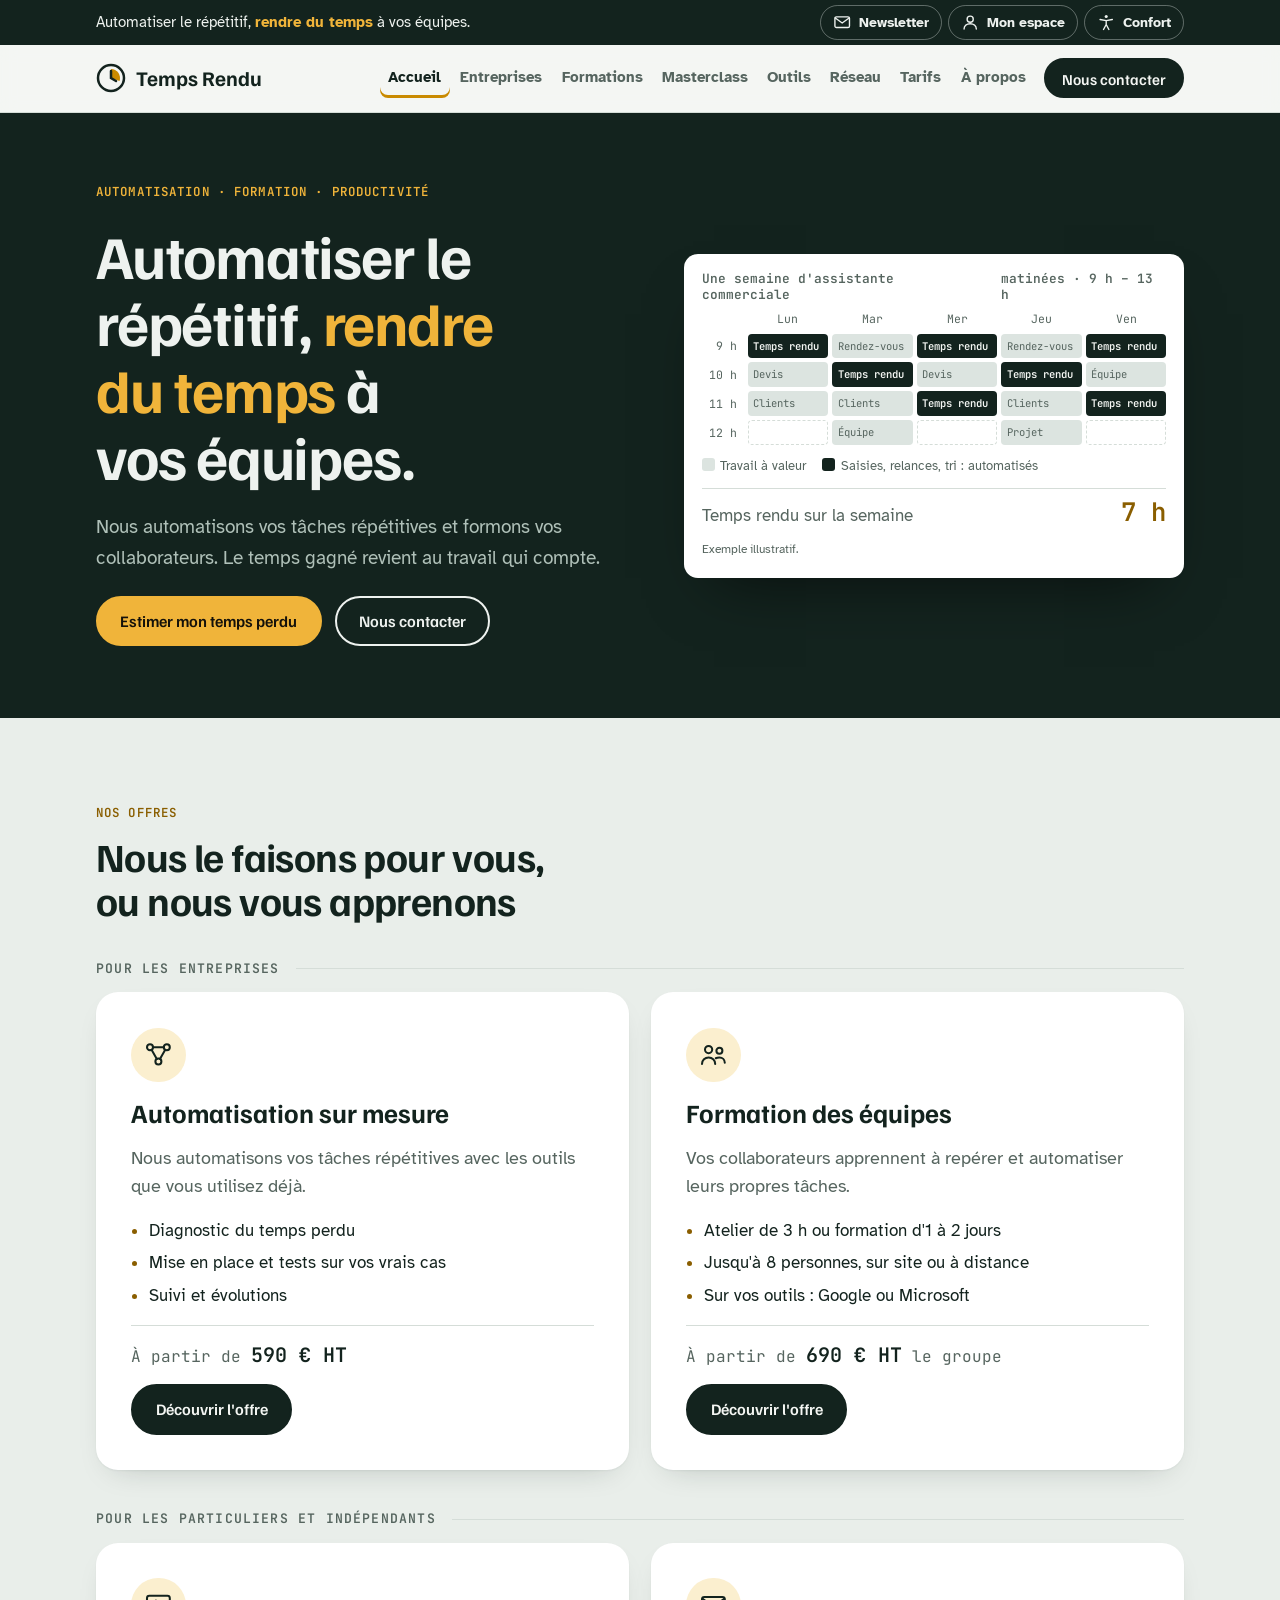
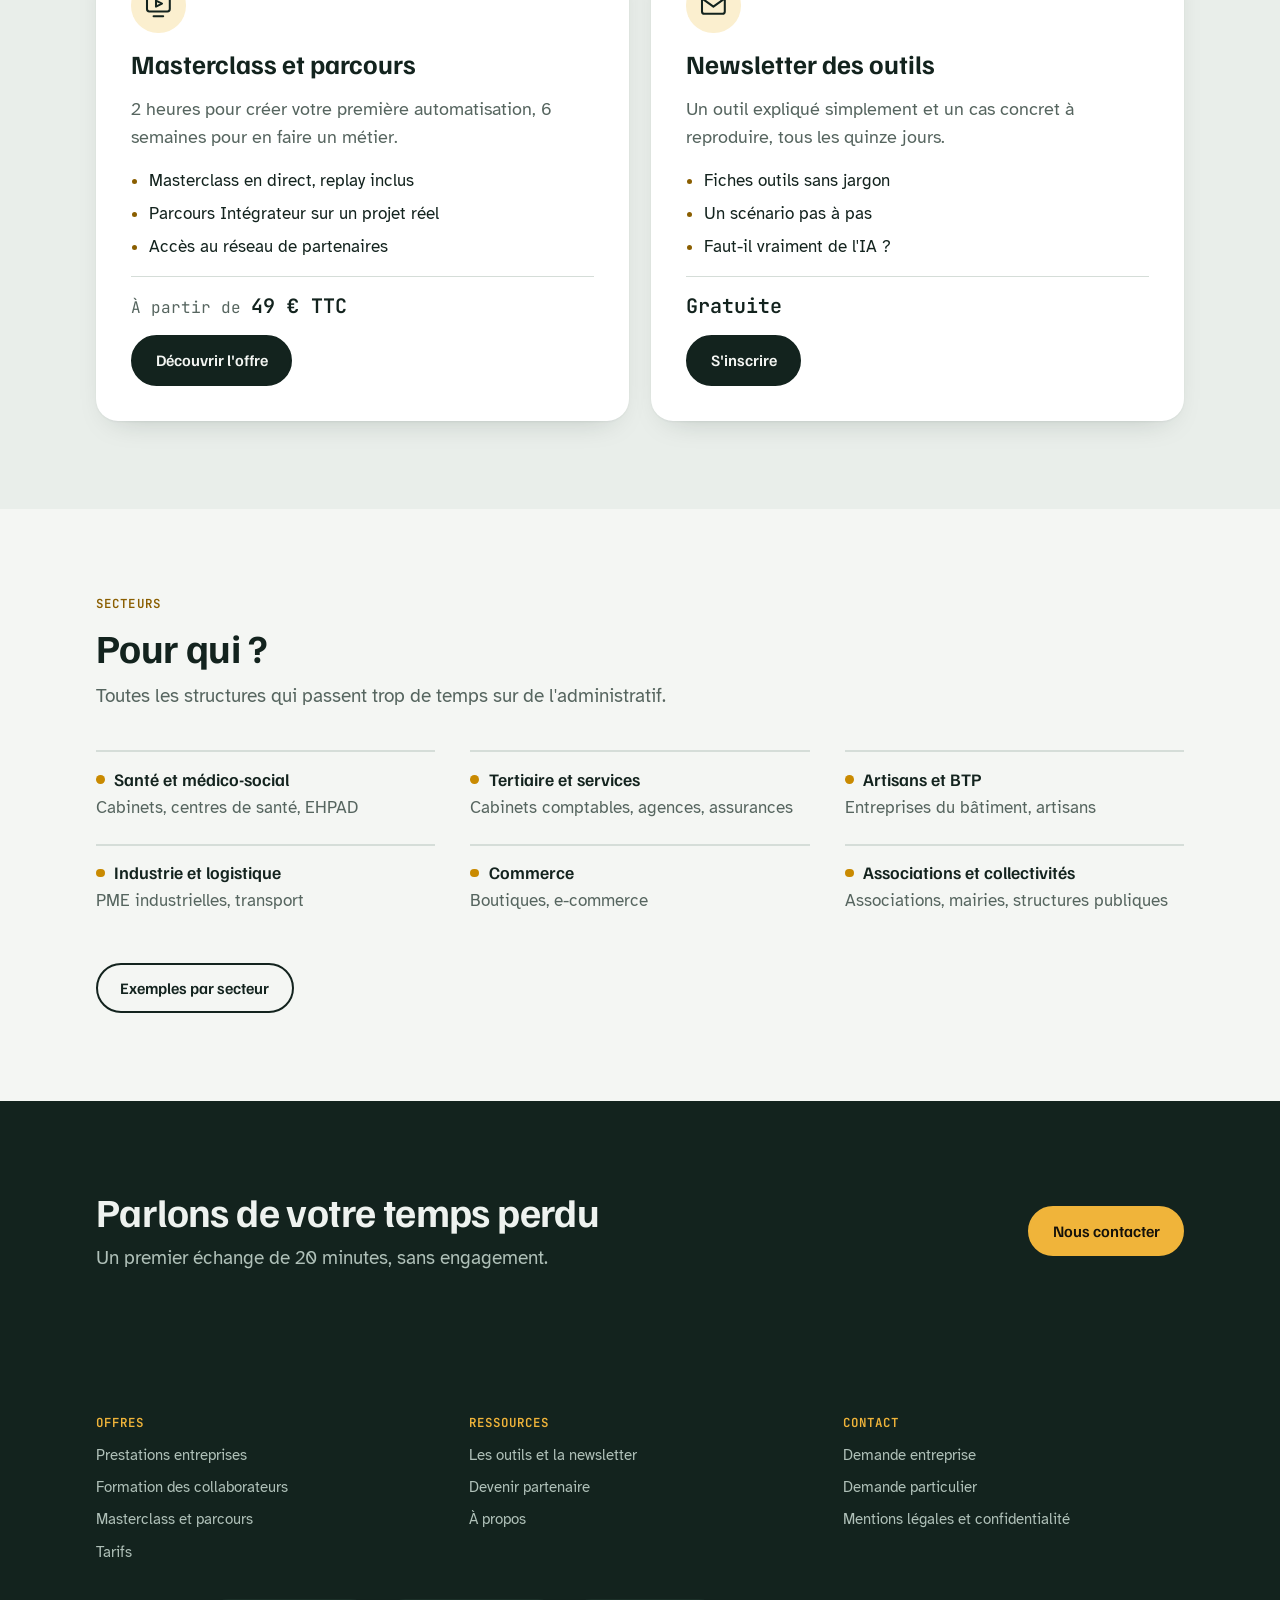
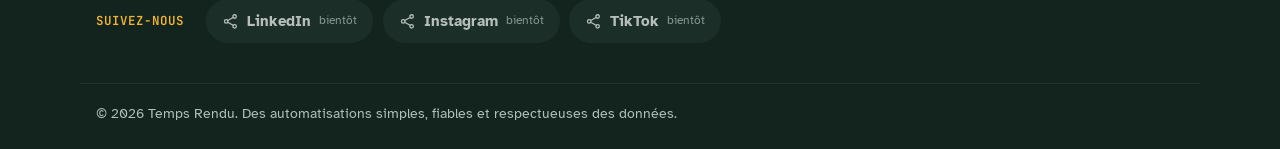
==== commit 494894b0: "mise à jour mis à jour du site" ====
--- a/TempsRendu/index.html
+++ b/TempsRendu/index.html
@@ -4,189 +4,72 @@
 <meta charset="utf-8">
 <meta name="viewport" content="width=device-width, initial-scale=1, viewport-fit=cover">
 <title>Temps Rendu · Automatiser le répétitif, rendre du temps</title>
-<meta name="description" content="Automatisation des tâches répétitives, formation des collaborateurs, masterclass et newsletter des outils d’orchestration. Rendre du temps à vos équipes.">
+<meta name="description" content="Automatisation des tâches répétitives et formation des collaborateurs. Le temps gagné revient au travail qui compte.">
+<meta property="og:title" content="Temps Rendu · Automatiser le répétitif, rendre du temps">
+<meta property="og:description" content="Automatisation des tâches répétitives et formation des collaborateurs. Le temps gagné revient au travail qui compte.">
+<meta property="og:locale" content="fr_FR">
+<meta property="og:site_name" content="Temps Rendu">
+<meta name="theme-color" content="#13231E">
 <meta name="forms-endpoint" content="">
+<script>try{var c=JSON.parse(localStorage.getItem('tr-confort')||'{}');for(var k in c){if(c[k])document.documentElement.setAttribute('data-'+k,c[k]);}}catch(e){}</script>
 <link rel="icon" href="favicon.svg" type="image/svg+xml">
-<link rel="preconnect" href="https://fonts.googleapis.com">
-<link rel="preconnect" href="https://fonts.gstatic.com" crossorigin>
+<link rel="preconnect" href="https://fonts.googleapis.com"><link rel="preconnect" href="https://fonts.gstatic.com" crossorigin>
 <link rel="stylesheet" href="https://fonts.googleapis.com/css2?family=Familjen+Grotesk:wght@500;600;700&family=Atkinson+Hyperlegible:ital,wght@0,400;0,700;1,400&family=JetBrains+Mono:wght@400;600&display=swap">
-<style>
-/* Layout : une semaine de travail qui se libère. Le hero montre un agenda ; chaque section est un « créneau » rendu. */
-:root{
-  --bg:#F4F6F3; --surface:#FFFFFF; --ink:#13231E; --muted:#56655F; --line:#D5DDD8;
-  --accent:#C98A00; --accent-soft:#FBEFCF; --task:#DCE4E0; --free:#13231E; --free-fg:#F4F6F3;
-  --display:"Familjen Grotesk", "Helvetica Neue", Arial, sans-serif;
-  --body:"Atkinson Hyperlegible", "Segoe UI", system-ui, sans-serif;
-  --mono:"JetBrains Mono", ui-monospace, Menlo, Consolas, monospace;
-  --r:10px;
-}
-@media (prefers-color-scheme: dark){:root:not([data-theme="light"]){
-  --bg:#0E1513; --surface:#16201D; --ink:#E6ECE8; --muted:#9AA8A2; --line:#2A3833;
-  --accent:#F0B43A; --accent-soft:#3A2E12; --task:#24302C; --free:#F0B43A; --free-fg:#14110A; color-scheme:dark}}
-:root[data-theme="dark"]{
-  --bg:#0E1513; --surface:#16201D; --ink:#E6ECE8; --muted:#9AA8A2; --line:#2A3833;
-  --accent:#F0B43A; --accent-soft:#3A2E12; --task:#24302C; --free:#F0B43A; --free-fg:#14110A; color-scheme:dark}
-
-*{box-sizing:border-box}
-body{margin:0;background:var(--bg);color:var(--ink);font:400 1.0625rem/1.6 var(--body);padding-inline:16px}
-.wrap{max-width:1120px;margin-inline:auto}
-h1,h2,h3{font-family:var(--display);line-height:1.1;text-wrap:balance;margin:0}
-h1{font-size:clamp(2.3rem,5.5vw,4.1rem);font-weight:700;letter-spacing:-.02em}
-h2{font-size:clamp(1.7rem,3.4vw,2.5rem);font-weight:700;letter-spacing:-.015em}
-h3{font-size:1.25rem;font-weight:600}
-p{margin:0}
-a{color:inherit}
-.eyebrow{font:600 .78rem/1 var(--mono);text-transform:uppercase;letter-spacing:.09em;color:var(--accent)}
-.muted{color:var(--muted)}
-.lead{font-size:1.2rem;color:var(--muted);max-width:60ch}
-section{padding-block:clamp(3.5rem,8vw,6rem)}
-section+section{border-top:1px solid var(--line)}
-.head{display:grid;gap:.8rem;margin-bottom:2.5rem;max-width:62ch}
-.btn{display:inline-flex;align-items:center;gap:.5rem;font:600 1rem/1 var(--display);padding:.95rem 1.4rem;border-radius:999px;border:2px solid var(--ink);background:var(--ink);color:var(--bg);text-decoration:none;cursor:pointer}
-.btn.ghost{background:transparent;color:var(--ink)}
-.btn:focus-visible,input:focus-visible,select:focus-visible,summary:focus-visible{outline:3px solid var(--accent);outline-offset:3px}
-.row{display:flex;flex-wrap:wrap;gap:.8rem}
-
-/* Nav */
-nav.top{display:flex;align-items:center;justify-content:space-between;gap:1rem;padding-block:1.2rem;flex-wrap:wrap}
-.logo{display:flex;align-items:center;gap:.6rem;font:700 1.3rem/1 var(--display);text-decoration:none}
-.logo svg{flex:none}
-.links{display:flex;gap:1.3rem;flex-wrap:wrap;font-size:.95rem}
-.links a{text-decoration:none;color:var(--muted)}
-.links a:hover{color:var(--ink)}
-
-/* Hero */
-.hero{display:grid;grid-template-columns:1.05fr 1fr;gap:clamp(2rem,5vw,4rem);align-items:center;padding-block:clamp(2rem,6vw,4.5rem)}
-.hero>div{min-width:0;display:grid;gap:1.4rem}
-.hero h1 em{font-style:normal;color:var(--accent)}
-.week{background:var(--surface);border:1px solid var(--line);border-radius:14px;padding:1.1rem;display:grid;gap:.7rem}
-.week-head{display:flex;justify-content:space-between;align-items:baseline;font:600 .8rem/1 var(--mono);color:var(--muted)}
-.grid{display:grid;grid-template-columns:2.6rem repeat(5,1fr);gap:4px;font:400 .72rem/1 var(--mono)}
-.grid .d{text-align:center;color:var(--muted);padding-bottom:.3rem}
-.grid .h{color:var(--muted);text-align:right;padding-right:.4rem;align-self:center}
-.slot{height:1.55rem;border-radius:4px;background:var(--task);display:flex;align-items:center;padding-inline:.35rem;overflow:hidden;white-space:nowrap;color:var(--muted);font-size:.66rem}
-.slot.free{background:var(--free);color:var(--free-fg);font-weight:600;animation:free .9s ease both}
-.slot.empty{background:transparent;border:1px dashed var(--line)}
-@keyframes free{from{background:var(--task);color:var(--muted)}to{background:var(--free);color:var(--free-fg)}}
-@media (prefers-reduced-motion:reduce){.slot.free{animation:none}}
-.week-foot{display:flex;justify-content:space-between;gap:1rem;align-items:baseline;border-top:1px solid var(--line);padding-top:.7rem;flex-wrap:wrap}
-.week-foot b{font:600 1.6rem/1 var(--mono);color:var(--accent)}
-.legend{display:flex;gap:1rem;font-size:.8rem;color:var(--muted)}
-.legend i{display:inline-block;width:.8rem;height:.8rem;border-radius:3px;vertical-align:-1px;margin-right:.35rem}
-
-/* Offres */
-.offers{display:grid;grid-template-columns:repeat(2,minmax(0,1fr));gap:1.2rem}
-.offer{background:var(--surface);border:1px solid var(--line);border-radius:var(--r);padding:1.6rem;display:grid;gap:.9rem;align-content:start}
-.offer .who{font:600 .75rem/1 var(--mono);text-transform:uppercase;letter-spacing:.08em;color:var(--muted)}
-.offer ul{margin:0;padding-left:1.1rem;display:grid;gap:.35rem}
-.offer .from{font:600 .95rem/1.3 var(--mono);color:var(--accent);margin-top:auto}
-
-/* Méthode */
-.steps{list-style:none;margin:0;padding:0;display:grid;grid-template-columns:repeat(4,minmax(0,1fr));gap:1.2rem;counter-reset:s}
-.steps li{counter-increment:s;display:grid;gap:.5rem;padding-top:1rem;border-top:3px solid var(--ink)}
-.steps li::before{content:"0" counter(s);font:600 .85rem/1 var(--mono);color:var(--accent)}
-
-/* Calculateur */
-.calc{display:grid;grid-template-columns:1fr 1fr;gap:1.2rem;align-items:stretch}
-.calc form,.result{background:var(--surface);border:1px solid var(--line);border-radius:var(--r);padding:1.6rem;display:grid;gap:1.1rem;min-width:0}
-.field{display:grid;gap:.35rem}
-.field label{font-weight:700;font-size:.95rem}
-.field .val{font:600 .95rem/1 var(--mono);color:var(--accent)}
-.field .top{display:flex;justify-content:space-between;gap:1rem}
-input[type=range]{width:100%;accent-color:var(--accent)}
-.result{background:var(--free);color:var(--free-fg);border-color:var(--free);align-content:center}
-.result .big{font:600 clamp(2.6rem,6vw,3.8rem)/1 var(--mono);letter-spacing:-.03em}
-.result .sub{font:600 1.3rem/1.2 var(--mono)}
-.result p{opacity:.85}
-.result small{opacity:.7;font-size:.82rem}
-
-/* Tarifs */
-.tabs{display:flex;gap:.4rem;flex-wrap:wrap;margin-bottom:1.5rem}
-.tab{font:600 .95rem/1 var(--display);padding:.7rem 1.1rem;border-radius:999px;border:1px solid var(--line);background:transparent;color:var(--ink);cursor:pointer}
-.tab[aria-selected="true"]{background:var(--ink);color:var(--bg);border-color:var(--ink)}
-.prices{display:grid;grid-template-columns:repeat(3,minmax(0,1fr));gap:1.2rem}
-.price{background:var(--surface);border:1px solid var(--line);border-radius:var(--r);padding:1.5rem;display:grid;gap:.8rem;align-content:start}
-.price.pick{border:2px solid var(--accent)}
-.price .tag{justify-self:start;font:600 .72rem/1 var(--mono);text-transform:uppercase;letter-spacing:.06em;background:var(--accent-soft);color:var(--ink);padding:.35rem .55rem;border-radius:4px}
-.price .amount{font:600 2rem/1 var(--mono);letter-spacing:-.02em}
-.price .amount small{font-size:.85rem;color:var(--muted);letter-spacing:0}
-.price ul{margin:0;padding-left:1.1rem;display:grid;gap:.3rem;color:var(--muted);font-size:.97rem}
-.note{margin-top:1.4rem;font-size:.92rem;color:var(--muted);max-width:75ch}
-
-/* Parti pris */
-.stance{display:grid;grid-template-columns:1fr 1fr;gap:clamp(2rem,5vw,4rem);align-items:start}
-.stance>*{min-width:0}
-.rules{display:grid;gap:1rem}
-.rule{display:grid;grid-template-columns:auto 1fr;gap:1rem;align-items:start;padding:1rem 0;border-bottom:1px solid var(--line)}
-.rule b{font:600 .8rem/1.6 var(--mono);color:var(--accent);white-space:nowrap}
-
-/* Outils */
-.tools{display:grid;grid-template-columns:repeat(auto-fill,minmax(min(100%,15rem),1fr));gap:1rem}
-.tool{border:1px solid var(--line);border-radius:var(--r);padding:1.1rem;display:grid;gap:.4rem;background:var(--surface)}
-.tool .k{font:600 .7rem/1 var(--mono);text-transform:uppercase;letter-spacing:.07em;color:var(--muted)}
-.tool p{font-size:.95rem;color:var(--muted)}
-
-/* Réseau */
-.network{display:grid;grid-template-columns:1.1fr 1fr;gap:clamp(2rem,5vw,4rem);align-items:center}
-.network>*{min-width:0}
-.flow{display:grid;gap:.6rem}
-.flow div{display:flex;justify-content:space-between;gap:1rem;padding:1rem 1.2rem;border-radius:var(--r);background:var(--surface);border:1px solid var(--line)}
-.flow div:last-child{background:var(--free);color:var(--free-fg);border-color:var(--free)}
-.flow span:last-child{font:600 .85rem/1.6 var(--mono);opacity:.85;white-space:nowrap}
-
-/* FAQ */
-details{border-bottom:1px solid var(--line);padding-block:1.1rem}
-summary{cursor:pointer;font:600 1.1rem/1.3 var(--display);list-style:none;display:flex;justify-content:space-between;gap:1rem}
-summary::after{content:"+";font-family:var(--mono);color:var(--accent)}
-details[open] summary::after{content:"–"}
-details p{margin-top:.7rem;color:var(--muted);max-width:70ch}
-
-/* Contact */
-.contact{display:grid;grid-template-columns:1fr 1fr;gap:1.2rem}
-.card{background:var(--surface);border:1px solid var(--line);border-radius:var(--r);padding:1.6rem;display:grid;gap:1rem;align-content:start;min-width:0}
-.card input,.card select,.card textarea{font:inherit;color:var(--ink);background:var(--bg);border:1px solid var(--line);border-radius:8px;padding:.75rem .85rem;width:100%}
-.card textarea{min-height:6rem;resize:vertical}
-.msg{font-size:.95rem;background:var(--accent-soft);padding:.8rem 1rem;border-radius:8px}
-footer{padding-block:2.5rem;border-top:1px solid var(--line);font-size:.9rem;color:var(--muted);display:flex;justify-content:space-between;gap:1rem;flex-wrap:wrap}
-
-@media (max-width:900px){
-  .hero,.calc,.stance,.network,.contact{grid-template-columns:1fr}
-  .prices{grid-template-columns:1fr}
-  .steps{grid-template-columns:repeat(2,minmax(0,1fr))}
-}
-@media (max-width:640px){
-  .offers,.steps{grid-template-columns:1fr}
-  .links{display:none}
-}
-</style>
+<link rel="stylesheet" href="assets/css/style.css">
 </head>
 <body>
+<a class="skip" href="#contenu">Aller au contenu</a>
+<div class="topline"><div class="wrap topline-row"><div class="ticker" aria-label="Annonces">
+  <p class="tick on">Automatiser le répétitif, <b>rendre du temps</b> à vos équipes.</p>
+  <p class="tick"><b>Nouveau</b> · Masterclass « Ma première automatisation » : <a href="masterclass.html">voir les dates</a></p>
+  <p class="tick"><b>Bientôt</b> · votre espace apprenant : supports, replays et visios</p>
+  </div>
+  <div class="top-actions">
+  <div class="pop">
+    <button class="top-btn" id="nl-toggle" type="button" aria-expanded="false" aria-controls="nl-panel"><svg viewBox="0 0 24 24" aria-hidden="true"><rect x="2.5" y="5" width="19" height="14" rx="2"/><path d="M3 6.5l9 6.5 9-6.5"/></svg><span>Newsletter</span></button>
+    <div class="pop-panel" id="nl-panel" hidden>
+      <p class="pop-title">La newsletter des outils</p>
+      <p class="muted">Un outil et un cas concret tous les quinze jours. Gratuite, désinscription en un clic.</p>
+      <form class="stack-form" data-form="newsletter" data-success="Merci, vous recevrez le prochain numéro.">
+        <label for="top-mail">Votre e-mail</label>
+        <input id="top-mail" name="email" type="email" required autocomplete="email">
+        <button class="btn" type="submit">S'inscrire</button>
+        <p class="msg" data-msg hidden role="status"></p>
+      </form>
+    </div>
+  </div>
+  <a class="top-btn" href="espace.html"><svg viewBox="0 0 24 24" aria-hidden="true"><circle cx="12" cy="8" r="4"/><path d="M4 21c0-4.4 3.6-7 8-7s8 2.6 8 7"/></svg><span>Mon espace</span></a>
+  <div class="comfort">
+    <button class="top-btn" id="comfort-toggle" type="button" aria-expanded="false" aria-controls="comfort-panel"><svg viewBox="0 0 24 24" aria-hidden="true"><circle cx="12" cy="4.5" r="2"/><path d="M4 8.5l8 1.5 8-1.5M12 10v5m0 0l-3.5 6.5M12 15l3.5 6.5"/></svg><span>Confort</span></button>
+    <div class="comfort-panel" id="comfort-panel" hidden>
+      <p class="comfort-title">Confort de lecture</p>
+      <fieldset><legend>Taille du texte</legend><div class="seg"><button type="button" data-set="text" data-val="">A</button><button type="button" data-set="text" data-val="lg">A+</button><button type="button" data-set="text" data-val="xl">A++</button></div></fieldset>
+      <fieldset><legend>Espacement</legend><div class="seg"><button type="button" data-set="spacing" data-val="">Standard</button><button type="button" data-set="spacing" data-val="wide">Aéré</button></div></fieldset>
+      <fieldset><legend>Animations</legend><div class="seg"><button type="button" data-set="motion" data-val="">Activées</button><button type="button" data-set="motion" data-val="off">Désactivées</button></div></fieldset>
+      <fieldset><legend>Contraste</legend><div class="seg"><button type="button" data-set="contrast" data-val="">Standard</button><button type="button" data-set="contrast" data-val="high">Renforcé</button></div></fieldset>
+    </div>
+  </div>
+  </div>
+</div></div>
+<header class="site-header">
+  <div class="wrap header-row">
+    <a class="brand" href="index.html" aria-label="Temps Rendu, accueil"><svg width="30" height="30" viewBox="0 0 30 30" aria-hidden="true"><circle cx="15" cy="15" r="13" fill="none" stroke="currentColor" stroke-width="2.5"/><path d="M15 15 L15 6 A9 9 0 0 1 23.5 18 Z" fill="var(--accent)"/><path d="M15 8v7l5 3" fill="none" stroke="currentColor" stroke-width="2.5" stroke-linecap="round"/></svg><span>Temps Rendu</span></a>
+    <button class="nav-toggle" id="nav-toggle" aria-expanded="false" aria-controls="site-nav">Menu</button>
+    <nav class="site-nav" id="site-nav" aria-label="Navigation principale"><a href="index.html" aria-current="page">Accueil</a><a href="entreprises.html">Entreprises</a><a href="formations.html">Formations</a><a href="masterclass.html">Masterclass</a><a href="outils.html">Outils</a><a href="reseau.html">Réseau</a><a href="tarifs.html">Tarifs</a><a href="a-propos.html">À propos</a><a class="btn small" href="contact.html">Nous contacter</a></nav>
+  </div>
+</header>
+<main id="contenu">
 
-
-<div class="wrap">
-<nav class="top" aria-label="Navigation principale">
-  <a class="logo" href="#top" id="top">
-    <svg width="30" height="30" viewBox="0 0 30 30" aria-hidden="true"><circle cx="15" cy="15" r="13" fill="none" stroke="currentColor" stroke-width="2.5"/><path d="M15 15 L15 6 A9 9 0 0 1 23.5 18 Z" fill="var(--accent)"/><path d="M15 8v7l5 3" fill="none" stroke="currentColor" stroke-width="2.5" stroke-linecap="round"/></svg>
-    Temps Rendu
-  </a>
-  <div class="links">
-    <a href="#offres">Offres</a><a href="#calcul">Calculer</a><a href="#tarifs">Tarifs</a><a href="#outils">Newsletter</a><a href="#reseau">Réseau</a><a href="#faq">FAQ</a>
-  </div>
-  <a class="btn" href="#contact">Parler de mon projet</a>
-</nav>
-
-<header class="hero">
+<section class="band-night home-hero">
+<div class="wrap hero">
   <div>
     <p class="eyebrow">Automatisation · Formation · Productivité</p>
     <h1>Automatiser le répétitif, <em>rendre du temps</em> à vos équipes.</h1>
-    <p class="lead">Relances, saisies, copier-coller entre deux outils, tri des demandes : nous automatisons ces tâches et formons vos collaborateurs. Le temps gagné revient au travail qui compte.</p>
-    <div class="row">
-      <a class="btn" href="#calcul">Estimer mon temps perdu</a>
-      <a class="btn ghost" href="#offres">Voir les offres</a>
-    </div>
+    <p class="lead">Nous automatisons vos tâches répétitives et formons vos collaborateurs. Le temps gagné revient au travail qui compte.</p>
+    <div class="row"><button class="btn amber" type="button" id="open-calc" aria-expanded="false" aria-controls="calcul">Estimer mon temps perdu</button><a class="btn ghost" href="contact.html">Nous contacter</a></div>
   </div>
   <figure class="week" aria-label="Exemple : semaine d'une assistante commerciale avant et après automatisation">
-    <div class="week-head"><span>Semaine type · assistante commerciale</span><span>9 h – 13 h</span></div>
+    <div class="week-head"><span>Une semaine d'assistante commerciale</span><span>matinées · 9 h – 13 h</span></div>
     <div class="grid" aria-hidden="true">
       <span></span><span class="d">Lun</span><span class="d">Mar</span><span class="d">Mer</span><span class="d">Jeu</span><span class="d">Ven</span>
       <span class="h">9 h</span><span class="slot free">Temps rendu</span><span class="slot">Rendez-vous</span><span class="slot free" style="animation-delay:.2s">Temps rendu</span><span class="slot">Rendez-vous</span><span class="slot free" style="animation-delay:.4s">Temps rendu</span>
@@ -195,253 +78,64 @@
       <span class="h">12 h</span><span class="slot empty"></span><span class="slot">Équipe</span><span class="slot empty"></span><span class="slot">Projet</span><span class="slot empty"></span>
     </div>
     <div class="legend"><span><i style="background:var(--task)"></i>Travail à valeur</span><span><i style="background:var(--free)"></i>Saisies, relances, tri : automatisés</span></div>
-    <div class="week-foot"><span class="muted">Temps rendu sur la matinée</span><b>7 h / sem.</b></div>
+    <div class="week-foot"><span class="muted">Temps rendu sur la semaine</span><b>7 h</b></div>
     <figcaption class="muted" style="font-size:.78rem">Exemple illustratif.</figcaption>
   </figure>
-</header>
-</div>
-
-<section id="offres">
-<div class="wrap">
-  <div class="head">
-    <p class="eyebrow">Ce que nous faisons</p>
-    <h2>Quatre façons de gagner du temps</h2>
-    <p class="lead">Nous construisons pour vous, nous vous apprenons à le faire, ou les deux.</p>
-  </div>
-  <div class="offers">
-    <article class="offer">
-      <p class="who">Entreprises</p>
-      <h3>Prestations d'automatisation</h3>
-      <p class="muted">Nous repérons les tâches répétitives de vos équipes, nous les automatisons avec vos outils actuels et nous assurons le suivi.</p>
-      <ul><li>Diagnostic des tâches répétitives et du temps perdu</li><li>Mise en place : formulaires, tableaux, mails, agendas, devis, relances</li><li>Suivi mensuel et corrections</li></ul>
-      <p class="from">Dès 590 € HT le diagnostic</p>
-    </article>
-    <article class="offer">
-      <p class="who">Entreprises</p>
-      <h3>Formation des collaborateurs</h3>
-      <p class="muted">Vos équipes apprennent à repérer ce qui s'automatise et à construire leurs propres flux, sur leurs vrais cas.</p>
-      <ul><li>Atelier de 3 h pour repérer les tâches automatisables</li><li>Formation d'1 ou 2 jours « Automatiser sans coder »</li><li>En intra, jusqu'à 8 personnes, sur site ou à distance</li></ul>
-      <p class="from">Dès 690 € HT le groupe</p>
-    </article>
-    <article class="offer">
-      <p class="who">Particuliers et indépendants</p>
-      <h3>Masterclass et parcours</h3>
-      <p class="muted">Des sessions en direct pour créer votre première automatisation, puis un parcours complet pour en faire un métier.</p>
-      <ul><li>Masterclass de 2 h en direct, replay inclus</li><li>Parcours Intégrateur de 6 semaines sur un projet réel</li><li>Accès au réseau de partenaires à l'issue du parcours</li></ul>
-      <p class="from">Dès 49 € TTC la masterclass</p>
-    </article>
-    <article class="offer">
-      <p class="who">Pour tous</p>
-      <h3>La newsletter des outils</h3>
-      <p class="muted">Tous les quinze jours, un outil d'orchestration décrit simplement, un cas concret pas à pas, et la question qu'on ne pose jamais assez : faut-il vraiment de l'IA ?</p>
-      <ul><li>Fiches outils : Make, Zapier, n8n, Power Automate…</li><li>Un scénario prêt à reproduire</li><li>Les pièges RGPD à éviter</li></ul>
-      <p class="from">Gratuite</p>
-    </article>
-  </div>
 </div>
 </section>
 
-<section id="methode">
+<section class="band-soft" id="calcul" hidden>
 <div class="wrap">
-  <div class="head">
-    <p class="eyebrow">Notre méthode</p>
-    <h2>Du diagnostic au suivi</h2>
-  </div>
-  <ol class="steps">
-    <li><h3>Diagnostic</h3><p class="muted">Nous observons le travail réel et chiffrons le temps passé sur chaque tâche répétitive.</p></li>
-    <li><h3>Priorités</h3><p class="muted">Nous retenons les automatisations qui rendent le plus de temps pour le moins d'effort.</p></li>
-    <li><h3>Construction</h3><p class="muted">Nous les mettons en place avec vos outils, testées sur vos vrais cas.</p></li>
-    <li><h3>Prise en main</h3><p class="muted">Vos équipes savent les utiliser, les ajuster et en créer de nouvelles.</p></li>
-  </ol>
-</div>
-</section>
-
-<section id="calcul">
-<div class="wrap">
-  <div class="head">
-    <p class="eyebrow">Calculateur</p>
-    <h2>Combien de temps vos équipes pourraient-elles récupérer ?</h2>
-    <p class="lead">Déplacez les curseurs. L'estimation se base sur 220 jours travaillés par an.</p>
-  </div>
+  <div class="head"><p class="eyebrow">Simulateur</p><h2 id="calc-title" tabindex="-1">Combien de temps vos équipes perdent-elles ?</h2><p class="lead">Déplacez les curseurs pour voir le temps que l'automatisation pourrait rendre à vos équipes. Base : 220 jours travaillés par an.</p></div>
   <div class="calc">
     <form id="calc-form" onsubmit="return false">
       <div class="field"><div class="top"><label for="c-people">Personnes concernées</label><span class="val" id="v-people"></span></div><input type="range" id="c-people" min="1" max="50" value="5"></div>
       <div class="field"><div class="top"><label for="c-min">Minutes par jour sur des tâches répétitives</label><span class="val" id="v-min"></span></div><input type="range" id="c-min" min="10" max="180" step="5" value="45"></div>
       <div class="field"><div class="top"><label for="c-part">Part automatisable</label><span class="val" id="v-part"></span></div><input type="range" id="c-part" min="10" max="80" step="5" value="50"></div>
-      <div class="field"><div class="top"><label for="c-cost">Coût horaire chargé</label><span class="val" id="v-cost"></span></div><input type="range" id="c-cost" min="20" max="90" step="1" value="35"></div>
     </form>
     <div class="result" aria-live="polite">
       <p>Temps rendu chaque année</p>
       <p class="big" id="r-hours">0 h</p>
       <p class="sub" id="r-days">soit 0 jours de travail</p>
-      <p>Valeur de ce temps : <b id="r-value">0 €</b></p>
+      <p>Soit <b id="r-week">0 h</b> par personne et par semaine, rendues à son vrai métier : la relation avec les clients, le soin, la rédaction, le terrain.</p>
       <small>Estimation indicative. Le diagnostic mesure le temps réel, tâche par tâche.</small>
     </div>
   </div>
 </div>
 </section>
 
-<section id="tarifs">
+<section class="band-soft offers-band">
 <div class="wrap">
-  <div class="head">
-    <p class="eyebrow">Tarifs</p>
-    <h2>Des prix clairs, annoncés à l'avance</h2>
+  <div class="head"><p class="eyebrow">Nos offres</p><h2>Nous le faisons pour vous, ou nous vous apprenons</h2></div>
+  <div class="offer-group">
+    <h3 class="group-title">Pour les entreprises</h3>
+    <div class="offers"><article class="offer"><div class="offer-icon"><svg viewBox="0 0 24 24" aria-hidden="true"><circle cx="5" cy="6" r="2.5"/><circle cx="19" cy="6" r="2.5"/><circle cx="12" cy="18" r="2.5"/><path d="M7.5 6h9M6.3 8.2l4.4 7.6M17.7 8.2l-4.4 7.6"/></svg></div><h4>Automatisation sur mesure</h4><p class="offer-pitch">Nous automatisons vos tâches répétitives avec les outils que vous utilisez déjà.</p><ul class="ticks"><li>Diagnostic du temps perdu</li><li>Mise en place et tests sur vos vrais cas</li><li>Suivi et évolutions</li></ul><p class="offer-price">À partir de <b>590 € HT</b></p><a class="btn" href="entreprises.html">Découvrir l'offre<span class="sr"> : Automatisation sur mesure</span></a></article><article class="offer"><div class="offer-icon"><svg viewBox="0 0 24 24" aria-hidden="true"><circle cx="8" cy="8" r="3"/><circle cx="17" cy="9" r="2.5"/><path d="M2.5 20c0-3.3 2.5-5.5 5.5-5.5s5.5 2.2 5.5 5.5M14 15.2c.9-.5 1.9-.7 3-.7 2.5 0 4.5 1.8 4.5 4.5"/></svg></div><h4>Formation des équipes</h4><p class="offer-pitch">Vos collaborateurs apprennent à repérer et automatiser leurs propres tâches.</p><ul class="ticks"><li>Atelier de 3 h ou formation d'1 à 2 jours</li><li>Jusqu'à 8 personnes, sur site ou à distance</li><li>Sur vos outils : Google ou Microsoft</li></ul><p class="offer-price">À partir de <b>690 € HT</b> le groupe</p><a class="btn" href="formations.html">Découvrir l'offre<span class="sr"> : Formation des équipes</span></a></article></div>
   </div>
-  <div class="tabs" role="tablist" aria-label="Catégories de tarifs">
-    <button class="tab" role="tab" id="t-ent" aria-controls="p-ent" aria-selected="true">Prestations entreprises</button>
-    <button class="tab" role="tab" id="t-form" aria-controls="p-form" aria-selected="false">Formation collaborateurs</button>
-    <button class="tab" role="tab" id="t-part" aria-controls="p-part" aria-selected="false">Particuliers</button>
-  </div>
-
-  <div class="prices" id="p-ent" role="tabpanel" aria-labelledby="t-ent">
-    <div class="price"><span class="tag">Pour commencer</span><h3>Diagnostic</h3><p class="amount">590 € <small>HT</small></p><ul><li>Une demi-journée d'observation et d'entretiens</li><li>Carte des tâches répétitives et du temps perdu</li><li>3 automatisations prioritaires chiffrées</li><li>Montant déduit si vous commandez la mise en place</li></ul></div>
-    <div class="price pick"><span class="tag">Le plus choisi</span><h3>Pack Démarrage</h3><p class="amount">1 890 € <small>HT</small></p><ul><li>Diagnostic inclus</li><li>3 automatisations mises en place</li><li>2 h de prise en main avec l'équipe</li><li>1 mois de suivi offert</li></ul></div>
-    <div class="price"><span class="tag">À l'unité</span><h3>Automatisation</h3><p class="amount">dès 450 € <small>HT</small></p><ul><li>Essentielle (dès 450 €) : un flux simple, par ex. formulaire → tableau → mail</li><li>Avancée (dès 1 200 €) : plusieurs outils, conditions, documents</li><li>Suivi : 90 €/mois jusqu'à 5 flux, 240 €/mois avec 2 h d'évolutions</li></ul></div>
-  </div>
-
-  <div class="prices" id="p-form" role="tabpanel" aria-labelledby="t-form" hidden>
-    <div class="price"><span class="tag">3 heures</span><h3>Atelier Repérer</h3><p class="amount">690 € <small>HT</small></p><ul><li>Jusqu'à 8 personnes</li><li>Chacun repart avec sa liste de tâches automatisables</li><li>Idéal avant un projet</li></ul></div>
-    <div class="price pick"><span class="tag">1 jour</span><h3>Automatiser sans coder</h3><p class="amount">1 290 € <small>HT</small></p><ul><li>Jusqu'à 8 personnes</li><li>Prise en main de Make ou Power Automate</li><li>Chacun construit une automatisation utile à son poste</li></ul></div>
-    <div class="price"><span class="tag">2 jours</span><h3>Formation sur vos cas</h3><p class="amount">2 290 € <small>HT</small></p><ul><li>Jusqu'à 8 personnes</li><li>Travail sur les vrais processus de l'entreprise</li><li>Les automatisations créées restent en service</li></ul></div>
-  </div>
-
-  <div class="prices" id="p-part" role="tabpanel" aria-labelledby="t-part" hidden>
-    <div class="price"><span class="tag">Gratuit</span><h3>Newsletter</h3><p class="amount">0 €</p><ul><li>Tous les quinze jours</li><li>Une fiche outil et un cas pas à pas</li><li>Désinscription en un clic</li></ul></div>
-    <div class="price pick"><span class="tag">2 h en direct</span><h3>Masterclass</h3><p class="amount">49 € <small>TTC</small></p><ul><li>« Ma première automatisation »</li><li>« Formulaires, mails et rendez-vous automatiques »</li><li>Replay et modèles inclus</li></ul></div>
-    <div class="price"><span class="tag">6 semaines</span><h3>Parcours Intégrateur</h3><p class="amount">690 € <small>TTC</small></p><ul><li>6 sessions en direct et un projet réel</li><li>Évaluation finale</li><li>Accès au réseau de partenaires Temps Rendu</li></ul></div>
-  </div>
-  <p class="note">Tarifs de lancement. Les déplacements hors visioconférence sont facturés en plus. Nos formations ne sont pas encore finançables par les OPCO : la certification Qualiopi est en projet.</p>
-</div>
-</section>
-
-<section id="parti-pris">
-<div class="wrap stance">
-  <div class="head" style="margin:0">
-    <p class="eyebrow">Notre parti pris</p>
-    <h2>De l'IA seulement quand elle sert</h2>
-    <p class="lead">Beaucoup d'automatisations vendues « avec IA » fonctionneraient aussi bien, et de façon plus fiable, avec de simples règles. Nous choisissons l'outil le plus simple qui fait le travail.</p>
-  </div>
-  <div class="rules">
-    <div class="rule"><b>Règle 1</b><p>Structurer l'information à la source : un bon formulaire évite de deviner après coup.</p></div>
-    <div class="rule"><b>Règle 2</b><p>Automatiser avec des règles claires, que vos équipes comprennent et peuvent modifier.</p></div>
-    <div class="rule"><b>Règle 3</b><p>Réserver l'IA au texte libre que les règles ne savent pas lire : mails entrants, longs documents, réponses ouvertes.</p></div>
-    <div class="rule"><b>Règle 4</b><p>Protéger les données : le minimum d'informations, des outils hébergés en Europe quand c'est possible, et un humain qui valide.</p></div>
+  <div class="offer-group">
+    <h3 class="group-title">Pour les particuliers et indépendants</h3>
+    <div class="offers"><article class="offer"><div class="offer-icon"><svg viewBox="0 0 24 24" aria-hidden="true"><rect x="2.5" y="4" width="19" height="13" rx="2"/><path d="M10 8l5 2.5-5 2.5z"/><path d="M8 21h8"/></svg></div><h4>Masterclass et parcours</h4><p class="offer-pitch">2 heures pour créer votre première automatisation, 6 semaines pour en faire un métier.</p><ul class="ticks"><li>Masterclass en direct, replay inclus</li><li>Parcours Intégrateur sur un projet réel</li><li>Accès au réseau de partenaires</li></ul><p class="offer-price">À partir de <b>49 € TTC</b></p><a class="btn" href="masterclass.html">Découvrir l'offre<span class="sr"> : Masterclass et parcours</span></a></article><article class="offer"><div class="offer-icon"><svg viewBox="0 0 24 24" aria-hidden="true"><rect x="2.5" y="5" width="19" height="14" rx="2"/><path d="M3 6.5l9 6.5 9-6.5"/></svg></div><h4>Newsletter des outils</h4><p class="offer-pitch">Un outil expliqué simplement et un cas concret à reproduire, tous les quinze jours.</p><ul class="ticks"><li>Fiches outils sans jargon</li><li>Un scénario pas à pas</li><li>Faut-il vraiment de l'IA ?</li></ul><p class="offer-price"><b>Gratuite</b></p><a class="btn" href="outils.html#newsletter">S'inscrire<span class="sr"> : Newsletter des outils</span></a></article></div>
   </div>
 </div>
 </section>
 
-<section id="outils">
+<section>
 <div class="wrap">
-  <div class="head">
-    <p class="eyebrow">La newsletter</p>
-    <h2>Les outils que nous décortiquons</h2>
-    <p class="lead">Chaque numéro présente un outil, ce qu'il fait bien, ses limites et un cas concret à reproduire.</p>
-  </div>
-  <div class="tools">
-    <div class="tool"><span class="k">Orchestration</span><h3>Make</h3><p>Des scénarios visuels qui relient vos applications, avec des conditions et des routes.</p></div>
-    <div class="tool"><span class="k">Orchestration</span><h3>Zapier</h3><p>Le plus simple pour démarrer, avec un très grand catalogue d'applications.</p></div>
-    <div class="tool"><span class="k">Orchestration</span><h3>n8n</h3><p>Open source, installable sur vos propres serveurs : utile quand les données doivent rester chez vous.</p></div>
-    <div class="tool"><span class="k">Microsoft 365</span><h3>Power Automate</h3><p>Le choix naturel si votre entreprise travaille déjà avec Outlook, Teams et SharePoint.</p></div>
-    <div class="tool"><span class="k">Google Workspace</span><h3>Apps Script</h3><p>De petits scripts pour automatiser Sheets, Gmail et Agenda, sans abonnement supplémentaire.</p></div>
-    <div class="tool"><span class="k">Formulaires</span><h3>Tally et Google Forms</h3><p>Des formulaires bien construits : la première étape de toute automatisation fiable.</p></div>
-    <div class="tool"><span class="k">Données</span><h3>Airtable et Sheets</h3><p>Des tableaux qui servent de base de données à vos automatisations.</p></div>
-    <div class="tool"><span class="k">Rendez-vous</span><h3>Pages de réservation</h3><p>Google Agenda, Calendly : laisser vos clients choisir un créneau libre, sans échange de mails.</p></div>
-    <div class="tool"><span class="k">IA</span><h3>Quand l'utiliser ?</h3><p>Trier des mails libres, résumer un document, préparer un brouillon : les cas où elle apporte vraiment quelque chose.</p></div>
-  </div>
+  <div class="head"><p class="eyebrow">Secteurs</p><h2>Pour qui ?</h2><p class="lead">Toutes les structures qui passent trop de temps sur de l'administratif.</p></div>
+  <div class="sectors"><div class="sector"><h3>Santé et médico-social</h3><p class="muted">Cabinets, centres de santé, EHPAD</p></div><div class="sector"><h3>Tertiaire et services</h3><p class="muted">Cabinets comptables, agences, assurances</p></div><div class="sector"><h3>Artisans et BTP</h3><p class="muted">Entreprises du bâtiment, artisans</p></div><div class="sector"><h3>Industrie et logistique</h3><p class="muted">PME industrielles, transport</p></div><div class="sector"><h3>Commerce</h3><p class="muted">Boutiques, e-commerce</p></div><div class="sector"><h3>Associations et collectivités</h3><p class="muted">Associations, mairies, structures publiques</p></div></div>
+  <div class="row" style="margin-top:1.6rem"><a class="btn ghost" href="entreprises.html#secteurs">Exemples par secteur</a></div>
 </div>
 </section>
-
-<section id="reseau">
-<div class="wrap network">
-  <div class="head" style="margin:0">
-    <p class="eyebrow">Le réseau Temps Rendu</p>
-    <h2>Formé·e chez nous, partenaire ensuite</h2>
-    <p class="lead">Les personnes qui terminent le Parcours Intégrateur peuvent rejoindre notre réseau. Nous leur confions des missions auprès de nos clients et nous assurons le cadre : méthode, qualité, suivi.</p>
-    <p class="muted">Sur chaque mission que nous apportons, Temps Rendu perçoit une commission de 15 % du montant facturé. Les conditions sont fixées dans un contrat de partenariat signé avant toute mission.</p>
+<section class="band-night"><div class="wrap cta"><div><h2>Parlons de votre temps perdu</h2><p class="lead">Un premier échange de 20 minutes, sans engagement.</p></div><div class="row"><a class="btn amber" href="contact.html">Nous contacter</a></div></div></section>
+</main>
+<footer class="site-footer">
+  <div class="wrap footer-grid">
+    <div><p class="footer-title">Offres</p><a href="entreprises.html">Prestations entreprises</a><a href="formations.html">Formation des collaborateurs</a><a href="masterclass.html">Masterclass et parcours</a><a href="tarifs.html">Tarifs</a></div>
+    <div><p class="footer-title">Ressources</p><a href="outils.html">Les outils et la newsletter</a><a href="reseau.html">Devenir partenaire</a><a href="a-propos.html">À propos</a></div>
+    <div><p class="footer-title">Contact</p><a href="contact.html#entreprise">Demande entreprise</a><a href="contact.html#particulier">Demande particulier</a><a href="mentions-legales.html">Mentions légales et confidentialité</a></div>
   </div>
-  <div class="flow" aria-label="Parcours d'un partenaire">
-    <div><span>Masterclass</span><span>2 h</span></div>
-    <div><span>Parcours Intégrateur</span><span>6 semaines</span></div>
-    <div><span>Projet réel évalué</span><span>validation</span></div>
-    <div><span>Missions confiées par Temps Rendu</span><span>commission 15 %</span></div>
-  </div>
-</div>
-</section>
-
-<section id="faq">
-<div class="wrap">
-  <div class="head"><p class="eyebrow">Questions fréquentes</p><h2>Avant de nous contacter</h2></div>
-  <details><summary>Faut-il changer nos outils ?</summary><p>Non. Nous partons de ce que vous utilisez déjà : Google, Microsoft, votre logiciel de facturation, votre CRM. Nous ajoutons seulement l'outil d'orchestration qui les relie.</p></details>
-  <details><summary>Combien coûtent les outils eux-mêmes ?</summary><p>Beaucoup proposent une offre gratuite suffisante pour démarrer. Au-delà, comptez souvent quelques dizaines d'euros par mois. Le diagnostic chiffre ces abonnements avant toute décision.</p></details>
-  <details><summary>Que se passe-t-il si une automatisation s'arrête ?</summary><p>Avec le suivi mensuel, nous surveillons vos flux et nous les réparons. Sans suivi, vos équipes sont formées pour repérer et corriger les erreurs simples.</p></details>
-  <details><summary>Et les données personnelles ?</summary><p>Nous appliquons la minimisation : seules les données nécessaires circulent. Nous privilégions les outils hébergés en Europe et nous vous aidons à mettre à jour votre registre RGPD.</p></details>
-  <details><summary>La formation est-elle finançable ?</summary><p>Pas encore par les OPCO, car cela demande la certification Qualiopi, que nous préparons. Les tarifs intra restent nettement inférieurs à ceux d'une formation inter-entreprises par personne.</p></details>
-</div>
-</section>
-
-<section id="contact">
-<div class="wrap">
-  <div class="head"><p class="eyebrow">Contact</p><h2>Parlons de votre temps perdu</h2></div>
-  <div class="contact">
-    <form class="card" id="f-contact">
-      <h3>Demande pour une entreprise</h3>
-      <div class="field"><label for="f-name">Nom et prénom</label><input id="f-name" required autocomplete="name"></div>
-      <div class="field"><label for="f-mail">E-mail professionnel</label><input id="f-mail" type="email" required autocomplete="email"></div>
-      <div class="field"><label for="f-need">Votre besoin</label><select id="f-need"><option>Un diagnostic</option><option>Une mise en place</option><option>Une formation pour mon équipe</option><option>Autre chose</option></select></div>
-      <div class="field"><label for="f-text">Quelles tâches vous prennent du temps ?</label><textarea id="f-text"></textarea></div>
-      <button class="btn" type="submit">Envoyer</button>
-      <p class="msg" data-msg hidden role="status"></p>
-    </form>
-    <form class="card" id="f-news">
-      <h3>Newsletter et masterclass</h3>
-      <p class="muted">Recevez la newsletter et les dates des prochaines masterclass.</p>
-      <div class="field"><label for="n-mail">E-mail</label><input id="n-mail" type="email" required autocomplete="email"></div>
-      <div class="field"><label for="n-who">Je suis</label><select id="n-who"><option>Salarié·e</option><option>Dirigeant·e</option><option>Indépendant·e</option><option>En reconversion</option></select></div>
-      <button class="btn" type="submit">M'inscrire</button>
-      <p class="msg" data-msg hidden role="status"></p>
-    </form>
-  </div>
-</div>
-</section>
-
-<div class="wrap"><footer><span>Temps Rendu · Automatiser le répétitif, rendre du temps.</span><span><a href="mentions-legales.html">Mentions légales</a></span></footer></div>
-
-<script>
-(function(){
-  var $=function(id){return document.getElementById(id)};
-  var fmt=new Intl.NumberFormat('fr-FR',{maximumFractionDigits:0});
-  function calc(){
-    var p=+$('c-people').value,m=+$('c-min').value,part=+$('c-part').value/100,c=+$('c-cost').value;
-    $('v-people').textContent=p;$('v-min').textContent=m+' min';$('v-part').textContent=Math.round(part*100)+' %';$('v-cost').textContent=c+' €/h';
-    var h=p*(m/60)*220*part;
-    $('r-hours').textContent=fmt.format(h)+' h';
-    $('r-days').textContent='soit '+fmt.format(h/7)+' jours de travail';
-    $('r-value').textContent=fmt.format(h*c)+' €';
-  }
-  ['c-people','c-min','c-part','c-cost'].forEach(function(id){$(id).addEventListener('input',calc)});
-  calc();
-
-  var tabs=document.querySelectorAll('.tab');
-  tabs.forEach(function(t){t.addEventListener('click',function(){
-    tabs.forEach(function(o){o.setAttribute('aria-selected',o===t?'true':'false');$(o.getAttribute('aria-controls')).hidden=(o!==t)});
-  })});
-
-  document.querySelectorAll('form.card').forEach(function(f){
-    f.addEventListener('submit',function(e){
-      e.preventDefault();
-      var m=f.querySelector('[data-msg]');
-      var ep=(document.querySelector('meta[name="forms-endpoint"]')||{}).content||'';
-      var data=new URLSearchParams();
-      data.append('formulaire',f.id==='f-news'?'newsletter':'contact');
-      f.querySelectorAll('input,select,textarea').forEach(function(el){data.append(el.id.replace(/^[fn]-/,''),el.value)});
-      data.append('page',location.pathname);data.append('date',new Date().toISOString());
-      function done(ok){m.textContent=ok?"Merci, votre message est bien parti. Nous vous répondons rapidement.":"L'envoi n'est pas encore activé. Merci de réessayer bientôt.";m.hidden=false;if(ok)f.reset();}
-      if(!ep){done(false);return;}
-      fetch(ep,{method:'POST',mode:'no-cors',body:data}).then(function(){done(true)}).catch(function(){done(false)});
-    });
-  });
-})();
-</script>
-
+  <div class="wrap footer-social"><p class="footer-title">Suivez-nous</p><div class="socials"><span class="social soon"><svg viewBox="0 0 24 24" aria-hidden="true"><circle cx="18" cy="5" r="2.5"/><circle cx="6" cy="12" r="2.5"/><circle cx="18" cy="19" r="2.5"/><path d="M8.2 10.8l7.6-4.4M8.2 13.2l7.6 4.4"/></svg><span>LinkedIn</span><small>bientôt</small></span><span class="social soon"><svg viewBox="0 0 24 24" aria-hidden="true"><circle cx="18" cy="5" r="2.5"/><circle cx="6" cy="12" r="2.5"/><circle cx="18" cy="19" r="2.5"/><path d="M8.2 10.8l7.6-4.4M8.2 13.2l7.6 4.4"/></svg><span>Instagram</span><small>bientôt</small></span><span class="social soon"><svg viewBox="0 0 24 24" aria-hidden="true"><circle cx="18" cy="5" r="2.5"/><circle cx="6" cy="12" r="2.5"/><circle cx="18" cy="19" r="2.5"/><path d="M8.2 10.8l7.6-4.4M8.2 13.2l7.6 4.4"/></svg><span>TikTok</span><small>bientôt</small></span></div></div>
+  <div class="wrap footer-bottom"><p>© 2026 Temps Rendu. Des automatisations simples, fiables et respectueuses des données.</p></div>
+</footer>
+<script src="assets/js/site.js"></script>
 </body>
 </html>
--- a/TempsRendu/assets/css/style.css
+++ b/TempsRendu/assets/css/style.css
@@ -0,0 +1,372 @@
+/* Temps Rendu — une semaine de travail qui se libère.
+   Encre vert-noir, fond vert-gris, accent ambre (le temps rendu). */
+:root{
+  --bg:#F4F6F3; --surface:#FFFFFF; --ink:#13231E; --muted:#56655F; --line:#D5DDD8;
+  --accent:#C98A00; --accent-ink:#8A5E00; --accent-soft:#FBEFCF; --task:#DCE4E0;
+  --night:#13231E; --night-2:#1E332C; --on-night:#EEF2EF; --on-night-muted:#AFC0B8; --night-accent:#F0B43A;
+  --free:#13231E; --free-fg:#F4F6F3;
+  --display:"Familjen Grotesk","Helvetica Neue",Arial,sans-serif;
+  --body:"Atkinson Hyperlegible","Segoe UI",system-ui,sans-serif;
+  --mono:"JetBrains Mono",ui-monospace,Menlo,Consolas,monospace;
+  --r:10px; --wrap:1120px;
+}
+@media (prefers-color-scheme:dark){:root:not([data-theme="light"]){
+  --bg:#0E1513; --surface:#16201D; --ink:#E6ECE8; --muted:#9AA8A2; --line:#2A3833;
+  --accent:#F0B43A; --accent-ink:#F0B43A; --accent-soft:#3A2E12; --task:#24302C;
+  --night:#0A100E; --night-2:#16201D; --on-night:#E6ECE8; --on-night-muted:#9AA8A2; --night-accent:#F0B43A;
+  --free:#F0B43A; --free-fg:#14110A; color-scheme:dark}}
+:root[data-theme="dark"]{
+  --bg:#0E1513; --surface:#16201D; --ink:#E6ECE8; --muted:#9AA8A2; --line:#2A3833;
+  --accent:#F0B43A; --accent-ink:#F0B43A; --accent-soft:#3A2E12; --task:#24302C;
+  --night:#0A100E; --night-2:#16201D; --on-night:#E6ECE8; --on-night-muted:#9AA8A2; --night-accent:#F0B43A;
+  --free:#F0B43A; --free-fg:#14110A; color-scheme:dark}
+
+*{box-sizing:border-box}
+html{scroll-behavior:smooth}
+@media (prefers-reduced-motion:reduce){html{scroll-behavior:auto}*{animation:none!important;transition:none!important}}
+body{margin:0;background:var(--bg);color:var(--ink);font:400 1.0625rem/1.6 var(--body)}
+img{max-width:100%}
+[hidden]{display:none!important}
+.wrap{max-width:var(--wrap);margin-inline:auto;padding-inline:16px}
+h1,h2,h3{font-family:var(--display);line-height:1.1;text-wrap:balance;margin:0}
+h1{font-size:clamp(2.2rem,5vw,3.8rem);font-weight:700;letter-spacing:-.02em}
+h2{font-size:clamp(1.7rem,3.4vw,2.5rem);font-weight:700;letter-spacing:-.015em}
+h3{font-size:1.25rem;font-weight:600}
+p{margin:0}
+a{color:inherit}
+.eyebrow{font:600 .78rem/1.2 var(--mono);text-transform:uppercase;letter-spacing:.09em;color:var(--accent-ink)}
+.muted{color:var(--muted)}
+.lead{font-size:1.2rem;color:var(--muted);max-width:62ch}
+.skip{position:absolute;left:-999px;top:0;background:var(--ink);color:var(--bg);padding:.6rem 1rem;z-index:50}
+.skip:focus{left:1rem}
+.btn{display:inline-flex;align-items:center;justify-content:center;gap:.5rem;font:600 1rem/1 var(--display);padding:.95rem 1.4rem;border-radius:999px;border:2px solid var(--ink);background:var(--ink);color:var(--bg);text-decoration:none;cursor:pointer}
+.btn.ghost{background:transparent;color:var(--ink)}
+.btn.small{padding:.65rem 1rem;font-size:.95rem}
+.btn.amber{background:var(--night-accent);border-color:var(--night-accent);color:#14110A}
+a:focus-visible,button:focus-visible,input:focus-visible,select:focus-visible,textarea:focus-visible,summary:focus-visible{outline:3px solid var(--accent);outline-offset:3px}
+.row{display:flex;flex-wrap:wrap;gap:.8rem}
+
+/* ---------- Bandeau d'en-tête ---------- */
+.topline{background:var(--night);color:var(--on-night);font-size:.95rem;position:relative;z-index:30}
+.topline-row{display:flex;align-items:center;justify-content:space-between;gap:1rem}
+.ticker{display:grid;padding-block:0;min-height:2.2rem;align-items:center;flex:1;min-width:0}
+.tick{grid-area:1/1;opacity:0;visibility:hidden;transition:opacity .5s ease,visibility .5s}
+.tick.on{opacity:1;visibility:visible}
+.topline b{color:var(--night-accent);font-weight:700}
+.topline a{color:var(--on-night);text-decoration:none}
+.site-header{position:sticky;top:env(safe-area-inset-top,0px);z-index:20;background:color-mix(in srgb,var(--bg) 92%,transparent);backdrop-filter:blur(8px);border-bottom:1px solid var(--line)}
+.header-row{display:flex;align-items:center;justify-content:space-between;gap:1rem;min-height:4.2rem;position:relative}
+.brand{white-space:nowrap;display:flex;align-items:center;gap:.6rem;font:700 1.3rem/1 var(--display);text-decoration:none;color:var(--ink)}
+.brand svg{flex:none}
+.site-nav{display:flex;align-items:center;gap:.1rem;flex-wrap:nowrap}
+.site-nav a:not(.btn){text-decoration:none;color:var(--muted);font-weight:700;font-size:.93rem;padding:.5rem .55rem;border-radius:8px;white-space:nowrap}
+.site-nav a:not(.btn):hover{color:var(--ink);background:var(--task)}
+.site-nav a[aria-current="page"]:not(.btn){color:var(--ink);box-shadow:inset 0 -3px 0 var(--accent)}
+.site-nav .btn{margin-left:.5rem}
+.nav-toggle{display:none;font:600 .95rem/1 var(--display);background:none;border:1px solid var(--line);color:var(--ink);border-radius:999px;padding:.6rem 1rem;cursor:pointer}
+@media (max-width:1180px){
+  .nav-toggle{display:inline-flex}
+  .site-nav{display:none;position:absolute;left:0;right:0;top:100%;flex-direction:column;align-items:stretch;background:var(--surface);border:1px solid var(--line);border-radius:12px;padding:.6rem;box-shadow:0 18px 40px -22px rgba(0,0,0,.45)}
+  .site-nav.open{display:flex}
+  .site-nav .btn{margin:.4rem 0 0}
+}
+
+/* ---------- Bandes ---------- */
+section{padding-block:clamp(3.5rem,8vw,5.5rem)}
+.band-soft{background:color-mix(in srgb,var(--task) 55%,var(--bg))}
+.band-night{background:var(--night);color:var(--on-night)}
+.band-night .eyebrow{color:var(--night-accent)}
+.band-night .lead,.band-night .muted{color:var(--on-night-muted)}
+.band-night .btn{background:var(--on-night);border-color:var(--on-night);color:var(--night)}
+.band-night .btn.ghost{background:transparent;color:var(--on-night)}
+.band-night .btn.amber{background:var(--night-accent);border-color:var(--night-accent);color:#14110A}
+.page-hero{padding-block:clamp(3rem,7vw,4.8rem)}
+.page-hero .hero-copy{display:grid;gap:1.2rem;max-width:48rem}
+.page-hero h1{font-size:clamp(2rem,4.4vw,3.3rem)}
+.page-hero .split{display:grid;grid-template-columns:1.2fr 1fr;gap:clamp(2rem,5vw,4rem);align-items:center}
+.page-hero .split>*{min-width:0}
+.crumbs{font:600 .78rem/1 var(--mono);letter-spacing:.06em;text-transform:uppercase;color:var(--on-night-muted)}
+.crumbs a{color:var(--on-night-muted);text-decoration:none}
+.head{display:grid;gap:.8rem;margin-bottom:2.4rem;max-width:62ch}
+
+/* Accueil */
+.hero{display:grid;grid-template-columns:1.05fr 1fr;gap:clamp(2rem,5vw,4rem);align-items:center;padding-block:clamp(2.5rem,6vw,4.5rem)}
+.hero>div{min-width:0;display:grid;gap:1.4rem}
+.hero h1 em{font-style:normal;color:var(--accent-ink)}
+.week{background:var(--surface);color:var(--ink);border:1px solid var(--line);border-radius:14px;padding:1.1rem;display:grid;gap:.7rem;margin:0}
+.week-head{display:flex;justify-content:space-between;align-items:baseline;gap:1rem;font:600 .8rem/1.2 var(--mono);color:var(--muted)}
+.grid{display:grid;grid-template-columns:2.6rem repeat(5,1fr);gap:4px;font:400 .72rem/1 var(--mono)}
+.grid .d{text-align:center;color:var(--muted);padding-bottom:.3rem}
+.grid .h{color:var(--muted);text-align:right;padding-right:.4rem;align-self:center}
+.slot{height:1.55rem;border-radius:4px;background:var(--task);display:flex;align-items:center;padding-inline:.35rem;overflow:hidden;white-space:nowrap;color:var(--muted);font-size:.66rem}
+.slot.free{background:var(--free);color:var(--free-fg);font-weight:600;animation:free .9s ease both}
+.slot.empty{background:transparent;border:1px dashed var(--line)}
+@keyframes free{from{background:var(--task);color:var(--muted)}to{background:var(--free);color:var(--free-fg)}}
+.week-foot{display:flex;justify-content:space-between;gap:1rem;align-items:baseline;border-top:1px solid var(--line);padding-top:.7rem;flex-wrap:wrap}
+.week-foot b{font:600 1.6rem/1 var(--mono);color:var(--accent-ink)}
+.legend{display:flex;gap:1rem;flex-wrap:wrap;font-size:.8rem;color:var(--muted)}
+.legend i{display:inline-block;width:.8rem;height:.8rem;border-radius:3px;vertical-align:-1px;margin-right:.35rem}
+
+/* Chiffres */
+.figures{display:grid;grid-template-columns:repeat(3,minmax(0,1fr));gap:1.2rem}
+.figure{border-top:3px solid var(--night-accent);padding-top:1rem;display:grid;gap:.4rem}
+.figure b{font:600 clamp(2rem,4vw,2.8rem)/1 var(--mono);color:var(--night-accent)}
+.figure span{color:var(--on-night-muted)}
+.source-line{margin-top:1.6rem;font-size:.85rem;color:var(--on-night-muted)}
+.source-line a{color:var(--on-night)}
+
+/* Cartes et grilles */
+.cards{display:grid;grid-template-columns:repeat(auto-fit,minmax(min(100%,16rem),1fr));gap:1.2rem}
+.cards.two{grid-template-columns:repeat(2,minmax(0,1fr))}
+.card{background:var(--surface);border:1px solid var(--line);border-radius:var(--r);padding:1.5rem;display:grid;gap:.8rem;align-content:start;min-width:0}
+a.card{text-decoration:none;color:var(--ink)}
+a.card:hover{border-color:var(--ink)}
+.card .who{font:600 .75rem/1 var(--mono);text-transform:uppercase;letter-spacing:.08em;color:var(--muted)}
+.card ul,.ticks{margin:0;padding-left:1.1rem;display:grid;gap:.35rem}
+.card .from{font:600 .95rem/1.3 var(--mono);color:var(--accent-ink)}
+.card .go{font-weight:700;color:var(--accent-ink)}
+.steps{list-style:none;margin:0;padding:0;display:grid;grid-template-columns:repeat(4,minmax(0,1fr));gap:1.2rem;counter-reset:s}
+.steps li{counter-increment:s;display:grid;gap:.5rem;align-content:start;padding-top:1rem;border-top:3px solid var(--ink)}
+.steps li::before{content:"0" counter(s);font:600 .85rem/1 var(--mono);color:var(--accent-ink)}
+.band-night .steps li{border-color:var(--night-accent)}
+.band-night .steps li::before{color:var(--night-accent)}
+.split2{display:grid;grid-template-columns:1fr 1fr;gap:clamp(2rem,5vw,4rem);align-items:start}
+.split2>*{min-width:0}
+.examples{display:grid;grid-template-columns:repeat(2,minmax(0,1fr));gap:1.2rem}
+.example{background:var(--surface);border:1px solid var(--line);border-radius:var(--r);padding:1.4rem;display:grid;gap:.7rem;align-content:start}
+.chain{display:flex;flex-wrap:wrap;gap:.35rem;align-items:center;font:600 .78rem/1.3 var(--mono)}
+.chain span{background:var(--task);padding:.3rem .5rem;border-radius:4px}
+.chain .arrow{background:none;color:var(--accent-ink);padding:0}
+.gain{font:600 .9rem/1.3 var(--mono);color:var(--accent-ink)}
+
+/* Calculateur */
+.calc{display:grid;grid-template-columns:1fr 1fr;gap:1.2rem;align-items:stretch}
+.calc form,.result{background:var(--surface);border:1px solid var(--line);border-radius:var(--r);padding:1.6rem;display:grid;gap:1.1rem;min-width:0}
+.field{display:grid;gap:.35rem}
+.field label,.field legend{font-weight:700;font-size:.95rem;padding:0}
+.field .val{font:600 .95rem/1 var(--mono);color:var(--accent-ink)}
+.field .top{display:flex;justify-content:space-between;gap:1rem}
+input[type=range]{width:100%;accent-color:var(--accent)}
+.result{background:var(--free);color:var(--free-fg);border-color:var(--free);align-content:center}
+.result .big{font:600 clamp(2.6rem,6vw,3.8rem)/1 var(--mono);letter-spacing:-.03em}
+.result .sub{font:600 1.3rem/1.2 var(--mono)}
+.result p{opacity:.88}
+.result small{opacity:.75;font-size:.82rem}
+
+/* Tarifs */
+.tabs{display:flex;gap:.4rem;flex-wrap:wrap;margin-bottom:1.5rem}
+.tab{font:600 .95rem/1 var(--display);padding:.7rem 1.1rem;border-radius:999px;border:1px solid var(--line);background:transparent;color:var(--ink);cursor:pointer}
+.tab[aria-selected="true"]{background:var(--ink);color:var(--bg);border-color:var(--ink)}
+.prices{display:grid;grid-template-columns:repeat(3,minmax(0,1fr));gap:1.2rem}
+.price{background:var(--surface);border:1px solid var(--line);border-radius:var(--r);padding:1.5rem;display:grid;gap:.8rem;align-content:start}
+.price.pick{border:2px solid var(--accent)}
+.price .tag{justify-self:start;font:600 .72rem/1 var(--mono);text-transform:uppercase;letter-spacing:.06em;background:var(--accent-soft);color:var(--ink);padding:.35rem .55rem;border-radius:4px}
+.price .amount{font:600 2rem/1 var(--mono);letter-spacing:-.02em}
+.price .amount small{font-size:.85rem;color:var(--muted);letter-spacing:0}
+.price ul{margin:0;padding-left:1.1rem;display:grid;gap:.3rem;color:var(--muted);font-size:.97rem}
+.note{margin-top:1.4rem;font-size:.92rem;color:var(--muted);max-width:75ch}
+
+/* Règles / parti pris */
+.rules{display:grid;gap:.2rem}
+.rule{display:grid;grid-template-columns:auto 1fr;gap:1rem;align-items:start;padding:1rem 0;border-bottom:1px solid var(--line)}
+.band-night .rule{border-color:var(--night-2)}
+.rule b{font:600 .8rem/1.6 var(--mono);color:var(--accent-ink);white-space:nowrap}
+.band-night .rule b{color:var(--night-accent)}
+
+/* Programme */
+.programme{display:grid;gap:.8rem}
+.module{display:grid;grid-template-columns:7rem 1fr;gap:1rem;padding:1rem 1.2rem;background:var(--surface);border:1px solid var(--line);border-radius:var(--r)}
+.module b{font:600 .85rem/1.5 var(--mono);color:var(--accent-ink)}
+.module p{color:var(--muted)}
+.module h3{font-size:1.08rem;margin-bottom:.25rem}
+
+/* Tableau */
+.table-wrap{overflow-x:auto;border:1px solid var(--line);border-radius:var(--r);background:var(--surface)}
+table{border-collapse:collapse;width:100%;min-width:40rem;font-size:.95rem}
+th,td{text-align:left;padding:.8rem 1rem;border-bottom:1px solid var(--line);vertical-align:top}
+th{font-family:var(--display);font-weight:600;background:color-mix(in srgb,var(--task) 50%,var(--surface))}
+tr:last-child td{border-bottom:0}
+
+/* Flux réseau */
+.flow{display:grid;gap:.6rem}
+.flow div{display:flex;justify-content:space-between;gap:1rem;padding:1rem 1.2rem;border-radius:var(--r);background:var(--surface);border:1px solid var(--line)}
+.flow div:last-child{background:var(--free);color:var(--free-fg);border-color:var(--free)}
+.flow span:last-child{font:600 .85rem/1.6 var(--mono);opacity:.85;white-space:nowrap}
+
+/* FAQ */
+details{border-bottom:1px solid var(--line);padding-block:1.1rem}
+summary{cursor:pointer;font:600 1.1rem/1.3 var(--display);list-style:none;display:flex;justify-content:space-between;gap:1rem}
+summary::-webkit-details-marker{display:none}
+summary::after{content:"+";font-family:var(--mono);color:var(--accent-ink)}
+details[open] summary::after{content:"–"}
+details p{margin-top:.7rem;color:var(--muted);max-width:70ch}
+
+/* Bande d'appel */
+.cta{display:flex;justify-content:space-between;align-items:center;gap:1.5rem;flex-wrap:wrap}
+.cta>div{display:grid;gap:.6rem;max-width:44rem}
+
+/* Formulaires */
+.form{display:grid;gap:1.1rem;background:var(--surface);border:1px solid var(--line);border-radius:var(--r);padding:clamp(1.2rem,3vw,2rem);max-width:52rem}
+.form-row{display:grid;grid-template-columns:1fr 1fr;gap:1rem}
+.form-row>*{min-width:0}
+fieldset.field{border:0;margin:0;padding:0}
+.field input,.field select,.field textarea{font:inherit;color:var(--ink);background:var(--bg);border:1px solid var(--line);border-radius:8px;padding:.75rem .85rem;width:100%}
+.field textarea{min-height:7rem;resize:vertical}
+.field-hint{font-weight:400;color:var(--muted);font-size:.85rem}
+.chips{display:flex;gap:.5rem;flex-wrap:wrap}
+.chip{position:relative}
+.chip input{position:absolute;opacity:0;pointer-events:none;left:0;top:0}
+.chip span{display:inline-block;padding:.6rem 1rem;border:1px solid var(--line);border-radius:999px;cursor:pointer;font-weight:700;font-size:.95rem}
+.chip input:checked+span{background:var(--ink);color:var(--bg);border-color:var(--ink)}
+.chip input:focus-visible+span{outline:3px solid var(--accent);outline-offset:2px}
+.check{display:flex;gap:.6rem;align-items:flex-start;font-size:.92rem;color:var(--muted)}
+.check input{margin-top:.25rem;accent-color:var(--accent)}
+.msg{font-size:.95rem;background:var(--accent-soft);color:var(--ink);padding:.8rem 1rem;border-radius:8px}
+.inline-form{display:flex;gap:.6rem;flex-wrap:wrap;max-width:34rem}
+.inline-form input{flex:1 1 14rem;font:inherit;padding:.85rem 1rem;border-radius:999px;border:1px solid var(--line);background:var(--surface);color:var(--ink)}
+.band-night .inline-form input{background:var(--night-2);border-color:var(--night-2);color:var(--on-night)}
+
+/* Portrait */
+.portrait{aspect-ratio:1;max-width:100%;width:15rem;border-radius:50%;background:var(--night);color:var(--night-accent);display:grid;place-items:center;font:700 3rem/1 var(--display)}
+
+/* Pied de page */
+.site-footer{background:var(--night);color:var(--on-night-muted);padding-block:3.5rem 1.5rem;font-size:.95rem}
+.footer-grid{display:grid;grid-template-columns:1.4fr 1fr 1fr 1fr;gap:2rem}
+.footer-grid>div{display:grid;gap:.5rem;align-content:start;min-width:0}
+.footer-grid a{color:var(--on-night-muted);text-decoration:none}
+.footer-grid a:hover{color:var(--on-night)}
+.footer-title{font:600 .78rem/1 var(--mono);text-transform:uppercase;letter-spacing:.08em;color:var(--night-accent);margin-bottom:.3rem}
+.site-footer .brand{color:var(--on-night)}
+.footer-bottom{border-top:1px solid var(--night-2);margin-top:2.5rem;padding-top:1.2rem;font-size:.85rem}
+
+@media (max-width:900px){
+  .hero,.calc,.split2,.page-hero .split{grid-template-columns:1fr}
+  .prices,.figures{grid-template-columns:1fr}
+  .steps,.examples,.cards.two{grid-template-columns:repeat(2,minmax(0,1fr))}
+  .footer-grid{grid-template-columns:1fr 1fr}
+}
+@media (max-width:640px){
+  .steps,.examples,.cards.two,.form-row,.footer-grid{grid-template-columns:1fr}
+  .module{grid-template-columns:1fr;gap:.3rem}
+}
+mark{background:var(--accent-soft);color:var(--ink);padding:0 .2rem;border-radius:3px}
+
+/* Secteurs */
+.sectors{display:grid;grid-template-columns:repeat(3,minmax(0,1fr));gap:1rem}
+.sector{background:var(--surface);border:1px solid var(--line);border-radius:var(--r);padding:1.2rem 1.3rem;display:grid;gap:.3rem}
+.sector h3{font-size:1.1rem}
+.founder{display:grid;grid-template-columns:auto 1fr;gap:clamp(1.5rem,4vw,3rem);align-items:center}
+.founder .portrait{width:9rem;font-size:2rem}
+@media (max-width:900px){.sectors{grid-template-columns:repeat(2,minmax(0,1fr))}}
+@media (max-width:640px){.sectors,.founder{grid-template-columns:1fr}}
+
+.sr{position:absolute;width:1px;height:1px;overflow:hidden;clip:rect(0 0 0 0);white-space:nowrap}
+
+/* Confort de lecture */
+.comfort{position:relative;flex:none}
+.comfort-toggle{display:inline-flex;align-items:center;gap:.45rem;font:700 .9rem/1 var(--body);color:var(--on-night);background:transparent;border:1px solid var(--on-night-muted);border-radius:999px;padding:.55rem .85rem;cursor:pointer}
+.comfort-toggle svg{width:1.15rem;height:1.15rem;fill:none;stroke:currentColor;stroke-width:1.8;stroke-linecap:round}
+.comfort-toggle circle{fill:currentColor;stroke:none}
+.comfort-panel{position:absolute;right:0;top:calc(100% + .5rem);width:min(21rem,calc(100vw - 2rem));background:var(--surface);color:var(--ink);border:1px solid var(--line);border-radius:14px;padding:1.1rem;display:grid;gap:.9rem;box-shadow:0 20px 44px -22px rgba(0,0,0,.5);z-index:40;font-size:1rem}
+.comfort-title{font:700 1.1rem/1.2 var(--display)}
+.comfort-panel fieldset{border:0;margin:0;padding:0;display:grid;gap:.4rem}
+.comfort-panel legend{font-weight:700;font-size:.92rem;padding:0;margin-bottom:.35rem}
+.seg{display:flex;gap:.35rem;flex-wrap:wrap}
+.seg button{flex:1;font:700 .92rem/1 var(--body);padding:.65rem .6rem;border-radius:8px;border:1px solid var(--line);background:var(--bg);color:var(--ink);cursor:pointer;min-height:2.75rem}
+.seg button[aria-pressed="true"]{background:var(--ink);color:var(--bg);border-color:var(--ink)}
+@media (max-width:640px){.comfort-toggle span{position:absolute;width:1px;height:1px;overflow:hidden;clip:rect(0 0 0 0)}.topline{font-size:.95rem}}
+html[data-text="lg"]{font-size:112.5%}
+html[data-text="xl"]{font-size:125%}
+html[data-spacing="wide"] body{letter-spacing:.03em;word-spacing:.12em;line-height:1.85}
+html[data-spacing="wide"] p,html[data-spacing="wide"] li{margin-bottom:.15em}
+html[data-motion="off"] *{animation:none!important;transition:none!important;scroll-behavior:auto!important}
+html[data-contrast="high"]{--muted:var(--ink);--line:var(--ink);--on-night-muted:var(--on-night);--task:color-mix(in srgb,var(--ink) 18%,var(--bg))}
+html[data-contrast="high"] a{text-decoration-thickness:2px}
+
+/* Offres */
+.offers-band{background:var(--bg)}
+.offer-group{display:grid;gap:1rem}
+.offer-group+.offer-group{margin-top:2.6rem}
+.group-title{font:600 .82rem/1.2 var(--mono);text-transform:uppercase;letter-spacing:.09em;color:var(--muted);display:flex;align-items:center;gap:1rem}
+.group-title::after{content:"";flex:1;height:1px;background:var(--line)}
+.offers{display:grid;grid-template-columns:repeat(2,minmax(0,1fr));gap:1.4rem}
+.offer{background:var(--surface);border:1px solid var(--line);border-radius:18px;padding:clamp(1.5rem,3vw,2.2rem);display:grid;gap:1rem;align-content:start;grid-template-rows:auto auto auto 1fr auto auto;transition:border-color .2s,box-shadow .2s,transform .2s}
+.offer:hover{border-color:var(--ink);box-shadow:0 18px 40px -26px rgba(0,0,0,.45);transform:translateY(-2px)}
+.offer-icon{width:3.4rem;height:3.4rem;border-radius:14px;background:var(--accent-soft);display:grid;place-items:center}
+.offer-icon svg{width:1.8rem;height:1.8rem;fill:none;stroke:var(--ink);stroke-width:1.7;stroke-linecap:round;stroke-linejoin:round}
+.offer h4{font:700 clamp(1.35rem,2.4vw,1.65rem)/1.15 var(--display);margin:0}
+.offer-pitch{font-size:1.1rem;color:var(--muted)}
+.offer .ticks{color:var(--ink)}
+.offer .ticks li::marker{color:var(--accent-ink)}
+.offer-price{font:400 1rem/1.3 var(--mono);color:var(--muted);border-top:1px solid var(--line);padding-top:1rem}
+.offer-price b{font-weight:600;font-size:1.25rem;color:var(--ink)}
+.offer .btn{justify-self:start}
+@media (max-width:760px){.offers{grid-template-columns:1fr}}
+/* Texte agrandi : le menu passe en mode compact plus tôt */
+@media (max-width:1500px){
+  html[data-text] .nav-toggle{display:inline-flex}
+  html[data-text] .site-nav{display:none;position:absolute;left:0;right:0;top:100%;flex-direction:column;align-items:stretch;background:var(--surface);border:1px solid var(--line);border-radius:12px;padding:.6rem;box-shadow:0 18px 40px -22px rgba(0,0,0,.45)}
+  html[data-text] .site-nav.open{display:flex}
+  html[data-text] .site-nav .btn{margin:.4rem 0 0}
+}
+
+/* ===== Révision visuelle : surfaces douces, sans encadrés ===== */
+:root{--shadow:0 1px 2px rgba(19,35,30,.05),0 12px 32px -18px rgba(19,35,30,.28);--r:18px}
+.card,.offer,.example,.price,.module,.result,.calc form,.form,.flow div,.table-wrap,.week{border:0!important;box-shadow:var(--shadow)}
+.price.pick{box-shadow:inset 0 0 0 2px var(--accent),var(--shadow)}
+a.card:hover,.offer:hover{box-shadow:0 2px 4px rgba(19,35,30,.06),0 22px 44px -20px rgba(19,35,30,.4);border:0}
+.band-soft{background:color-mix(in srgb,var(--task) 45%,var(--bg))}
+.offer{border-radius:22px}
+.offer-icon{border-radius:50%}
+.module{border-radius:14px}
+/* Secteurs : liste aérée, sans boîtes */
+.sectors{gap:0 2.2rem}
+.sector{background:none;border:0;border-top:2px solid var(--line);border-radius:0;padding:1.1rem 0 1.4rem;box-shadow:none}
+.sector h3{display:flex;align-items:center;gap:.6rem}
+.sector h3::before{content:"";width:.55rem;height:.55rem;border-radius:50%;background:var(--accent);flex:none}
+/* Accueil dans un bandeau */
+.home-hero{padding-block:clamp(2.5rem,6vw,4.5rem)}
+.home-hero .hero{padding-block:0}
+.band-night h1 em{color:var(--night-accent)}
+.home-hero .week{box-shadow:0 30px 60px -30px rgba(0,0,0,.6)}
+/* Boutons du bandeau du haut */
+.top-actions{display:flex;align-items:center;gap:.4rem;flex:none}
+.pop{position:relative}
+.top-btn{display:inline-flex;align-items:center;gap:.45rem;font:700 .9rem/1 var(--body);color:var(--on-night);background:transparent;border:1px solid color-mix(in srgb,var(--on-night) 35%,transparent);border-radius:999px;padding:.4rem .75rem;cursor:pointer;text-decoration:none;min-height:2.2rem}
+.top-btn:hover{background:var(--night-2)}
+.top-btn svg{width:1.15rem;height:1.15rem;fill:none;stroke:currentColor;stroke-width:1.8;stroke-linecap:round;stroke-linejoin:round}
+.top-btn circle{stroke:currentColor}
+#comfort-toggle circle{fill:currentColor;stroke:none}
+.pop-panel{position:absolute;right:0;top:calc(100% + .5rem);width:min(21rem,calc(100vw - 2rem));background:var(--surface);color:var(--ink);border-radius:16px;padding:1.2rem;display:grid;gap:.7rem;box-shadow:0 24px 50px -22px rgba(0,0,0,.55);z-index:40;font-size:1rem}
+.pop-title{font:700 1.1rem/1.2 var(--display)}
+.comfort-panel{border:0;border-radius:16px}
+.stack-form{display:grid;gap:.6rem}
+.stack-form label{font-weight:700;font-size:.92rem}
+.stack-form input{font:inherit;padding:.8rem .9rem;border-radius:10px;border:1px solid var(--line);background:var(--bg);color:var(--ink);width:100%}
+.panel{background:var(--surface);border-radius:var(--r);box-shadow:var(--shadow);padding:clamp(1.4rem,3vw,2rem);display:grid;gap:.9rem}
+@media (max-width:860px){.top-btn span{position:absolute;width:1px;height:1px;overflow:hidden;clip:rect(0 0 0 0)}.top-btn{padding:.55rem .65rem}}
+.week .muted,.week figcaption{color:var(--muted)!important}
+@media (max-width:860px){
+  .pop,.comfort{position:static}
+  .pop-panel,.comfort-panel{left:16px;right:16px;width:auto;top:calc(100% + .4rem)}
+}
+/* Footer sans colonne marque */
+.footer-grid{grid-template-columns:repeat(3,minmax(0,1fr))}
+@media (max-width:640px){.footer-grid{grid-template-columns:1fr}}
+/* Outils : emplacement du logo (fichier dans assets/logos/), icône par défaut sinon */
+.tool-logo{width:3.4rem;height:3.4rem;border-radius:14px;background:var(--accent-soft);display:grid;place-items:center;overflow:hidden}
+.tool-logo img{width:100%;height:100%;object-fit:contain;padding:.45rem;background:#fff}
+.tool-logo img+svg{display:none}
+.tool-logo svg{width:1.7rem;height:1.7rem;fill:none;stroke:var(--ink);stroke-width:1.7;stroke-linecap:round}
+.tool-use{font-weight:700;color:var(--accent-ink)}
+.topline-row{padding-block:.3rem}
+@media (min-width:861px){.tick{white-space:nowrap;overflow:hidden;text-overflow:ellipsis}}
+/* Réseaux sociaux */
+.footer-social{display:flex;align-items:center;gap:1rem 1.4rem;flex-wrap:wrap;margin-top:2.2rem}
+.footer-social .footer-title{margin:0}
+.socials{display:flex;gap:.6rem;flex-wrap:wrap}
+.social{display:inline-flex;align-items:center;gap:.5rem;padding:.6rem 1rem;border-radius:999px;background:var(--night-2);color:var(--on-night);text-decoration:none;font-weight:700;min-height:2.75rem}
+a.social:hover{background:var(--night-accent);color:#14110A}
+.social svg{width:1.05rem;height:1.05rem;fill:none;stroke:currentColor;stroke-width:1.8;stroke-linecap:round}
+.social.soon{opacity:.75}
+.social small{font-weight:400;font-size:.78rem;color:var(--on-night-muted)}
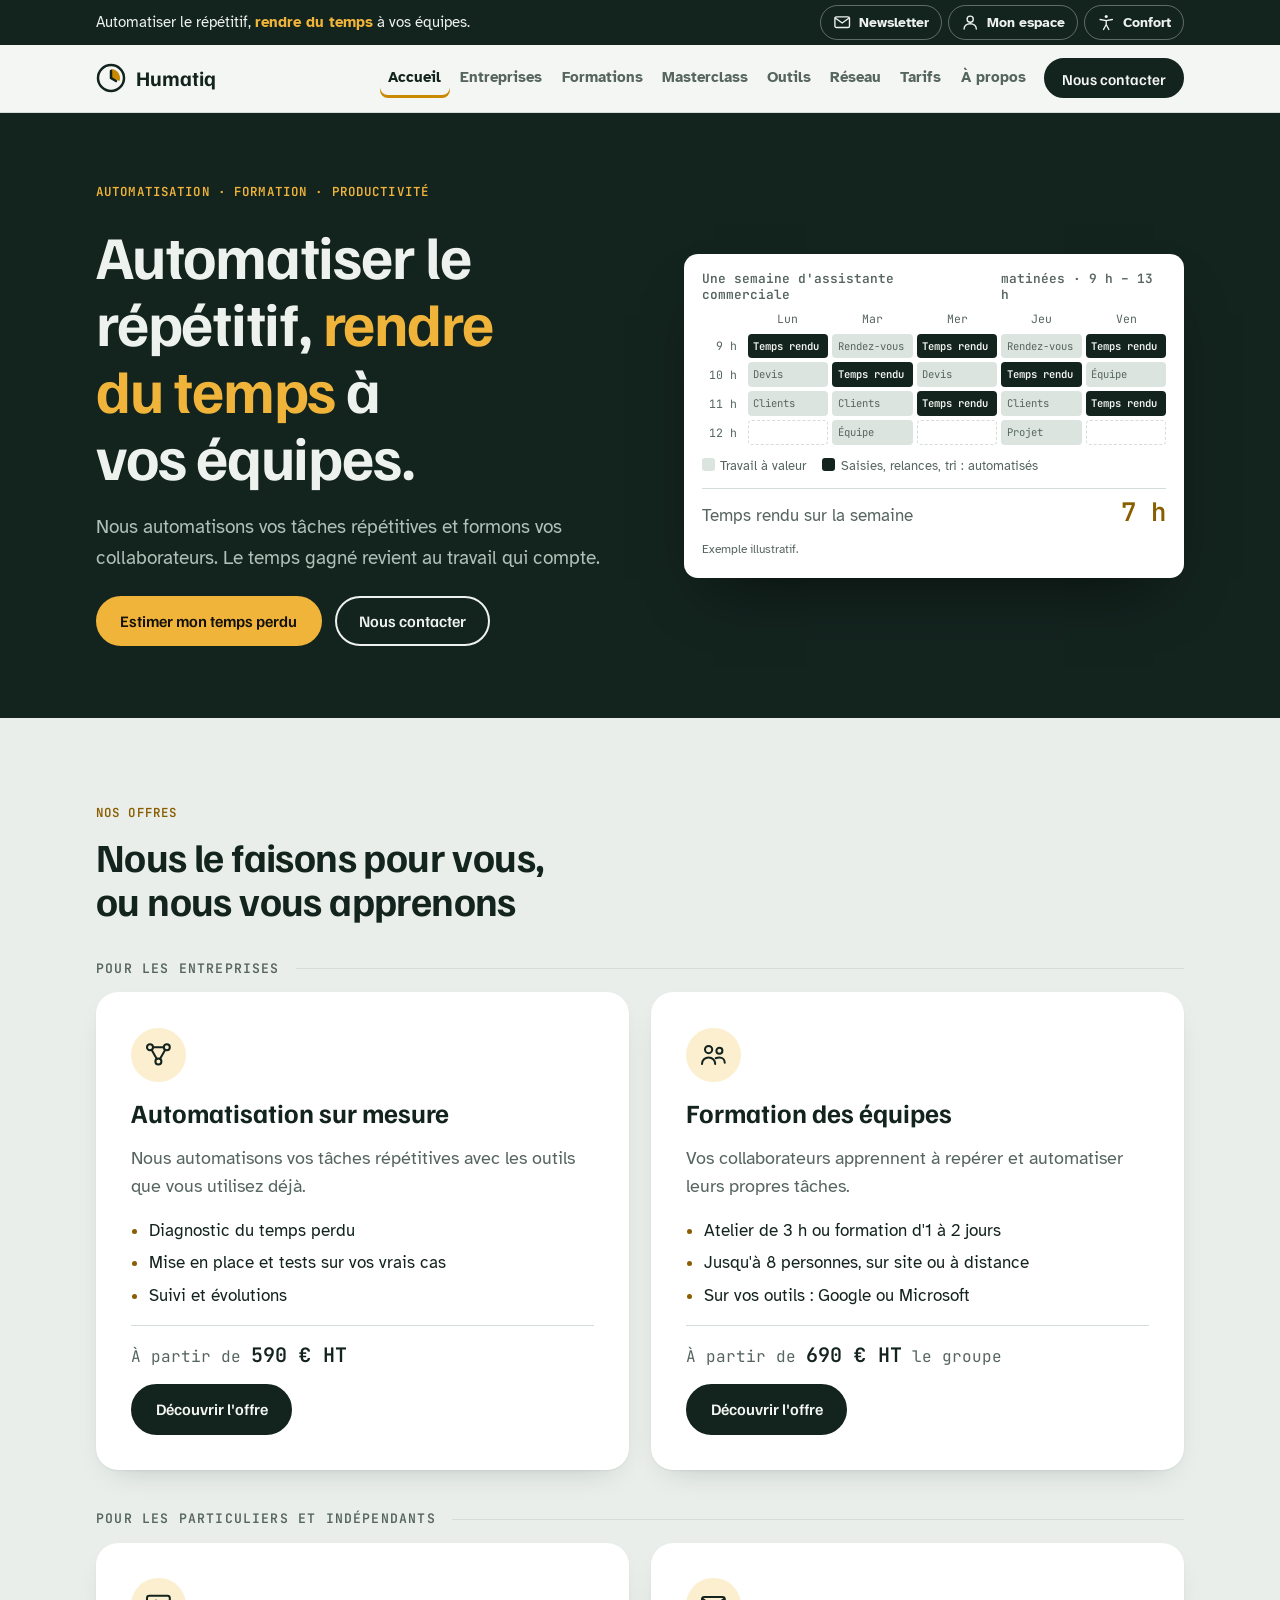
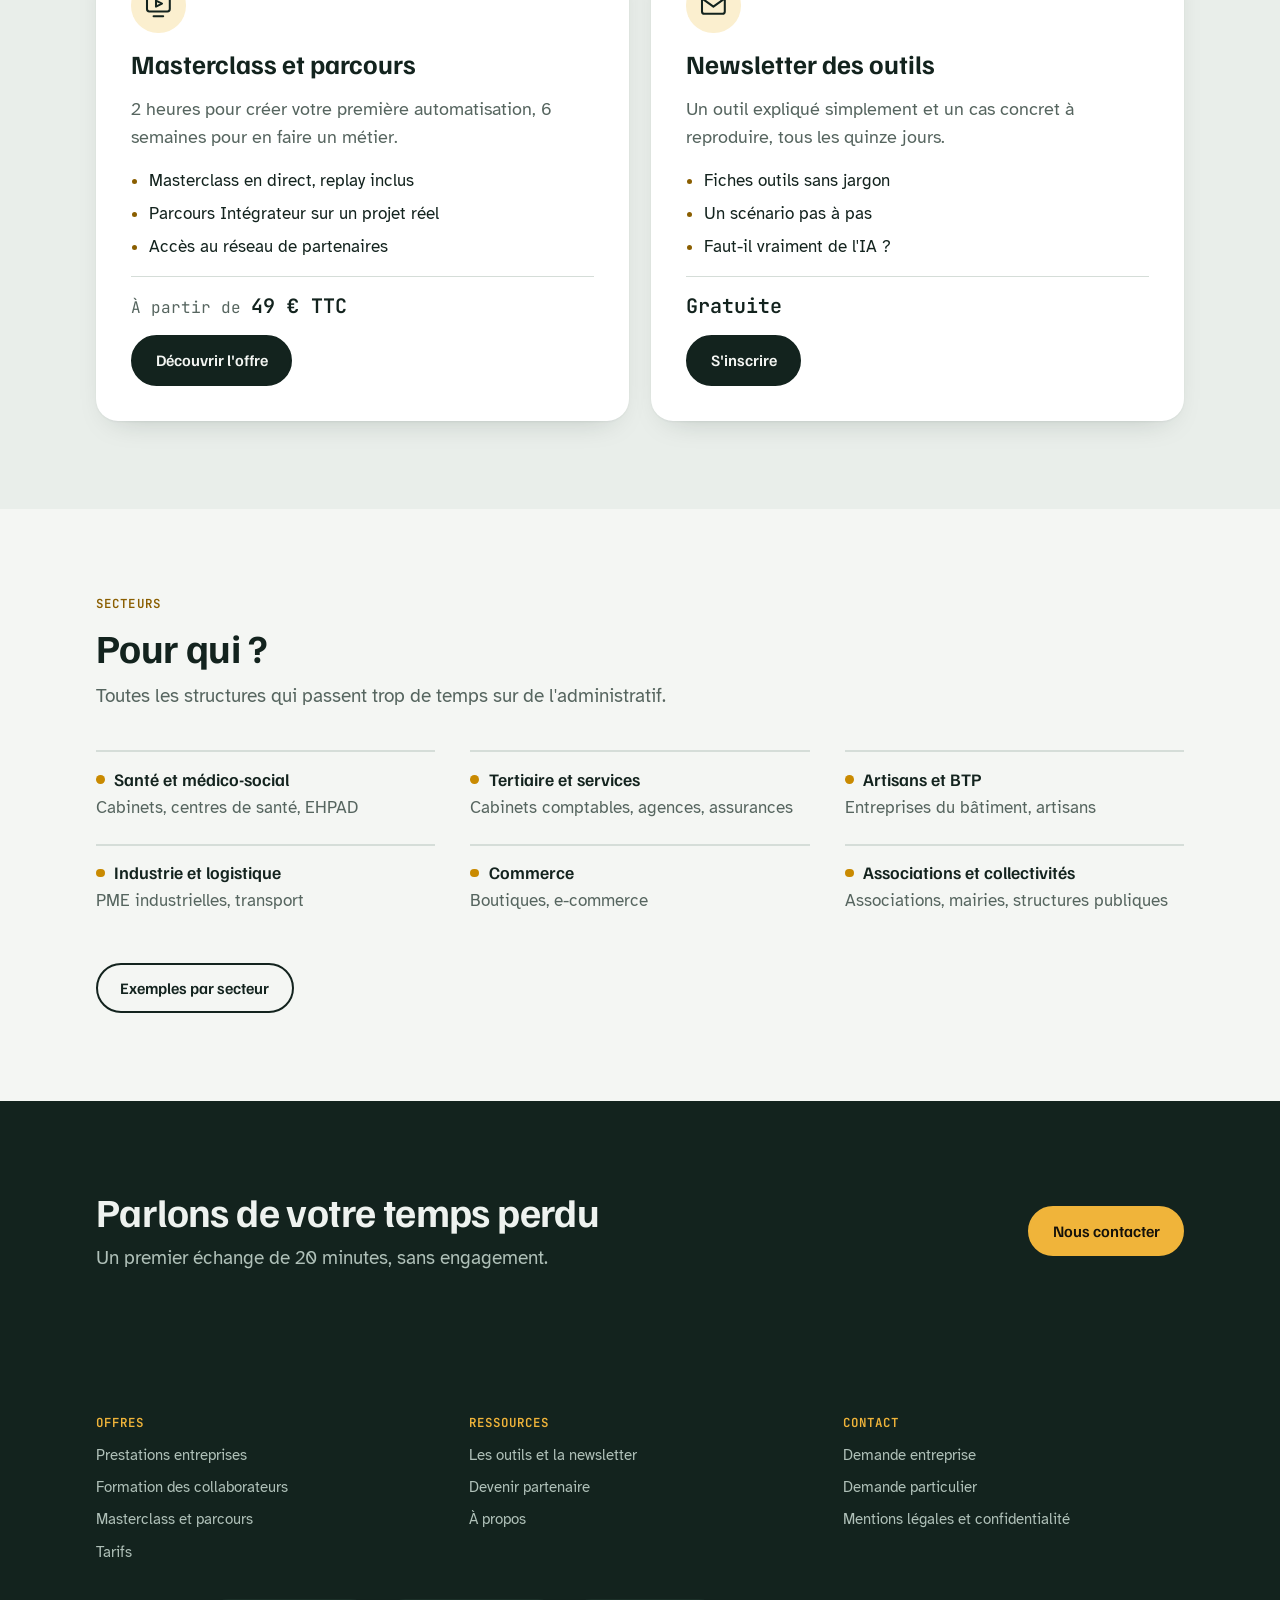
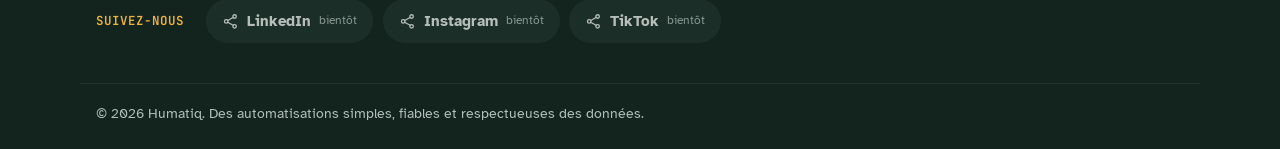
==== commit 29cd4387: "modifnom le nom a ete modifie" ====
--- a/TempsRendu/index.html
+++ b/TempsRendu/index.html
@@ -3,12 +3,12 @@
 <head>
 <meta charset="utf-8">
 <meta name="viewport" content="width=device-width, initial-scale=1, viewport-fit=cover">
-<title>Temps Rendu · Automatiser le répétitif, rendre du temps</title>
+<title>Humatiq · Automatiser le répétitif, rendre du temps</title>
 <meta name="description" content="Automatisation des tâches répétitives et formation des collaborateurs. Le temps gagné revient au travail qui compte.">
-<meta property="og:title" content="Temps Rendu · Automatiser le répétitif, rendre du temps">
+<meta property="og:title" content="Humatiq · Automatiser le répétitif, rendre du temps">
 <meta property="og:description" content="Automatisation des tâches répétitives et formation des collaborateurs. Le temps gagné revient au travail qui compte.">
 <meta property="og:locale" content="fr_FR">
-<meta property="og:site_name" content="Temps Rendu">
+<meta property="og:site_name" content="Humatiq">
 <meta name="theme-color" content="#13231E">
 <meta name="forms-endpoint" content="">
 <script>try{var c=JSON.parse(localStorage.getItem('tr-confort')||'{}');for(var k in c){if(c[k])document.documentElement.setAttribute('data-'+k,c[k]);}}catch(e){}</script>
@@ -53,7 +53,7 @@
 </div></div>
 <header class="site-header">
   <div class="wrap header-row">
-    <a class="brand" href="index.html" aria-label="Temps Rendu, accueil"><svg width="30" height="30" viewBox="0 0 30 30" aria-hidden="true"><circle cx="15" cy="15" r="13" fill="none" stroke="currentColor" stroke-width="2.5"/><path d="M15 15 L15 6 A9 9 0 0 1 23.5 18 Z" fill="var(--accent)"/><path d="M15 8v7l5 3" fill="none" stroke="currentColor" stroke-width="2.5" stroke-linecap="round"/></svg><span>Temps Rendu</span></a>
+    <a class="brand" href="index.html" aria-label="Humatiq, accueil"><svg width="30" height="30" viewBox="0 0 30 30" aria-hidden="true"><circle cx="15" cy="15" r="13" fill="none" stroke="currentColor" stroke-width="2.5"/><path d="M15 15 L15 6 A9 9 0 0 1 23.5 18 Z" fill="var(--accent)"/><path d="M15 8v7l5 3" fill="none" stroke="currentColor" stroke-width="2.5" stroke-linecap="round"/></svg><span>Humatiq</span></a>
     <button class="nav-toggle" id="nav-toggle" aria-expanded="false" aria-controls="site-nav">Menu</button>
     <nav class="site-nav" id="site-nav" aria-label="Navigation principale"><a href="index.html" aria-current="page">Accueil</a><a href="entreprises.html">Entreprises</a><a href="formations.html">Formations</a><a href="masterclass.html">Masterclass</a><a href="outils.html">Outils</a><a href="reseau.html">Réseau</a><a href="tarifs.html">Tarifs</a><a href="a-propos.html">À propos</a><a class="btn small" href="contact.html">Nous contacter</a></nav>
   </div>
@@ -134,7 +134,7 @@
     <div><p class="footer-title">Contact</p><a href="contact.html#entreprise">Demande entreprise</a><a href="contact.html#particulier">Demande particulier</a><a href="mentions-legales.html">Mentions légales et confidentialité</a></div>
   </div>
   <div class="wrap footer-social"><p class="footer-title">Suivez-nous</p><div class="socials"><span class="social soon"><svg viewBox="0 0 24 24" aria-hidden="true"><circle cx="18" cy="5" r="2.5"/><circle cx="6" cy="12" r="2.5"/><circle cx="18" cy="19" r="2.5"/><path d="M8.2 10.8l7.6-4.4M8.2 13.2l7.6 4.4"/></svg><span>LinkedIn</span><small>bientôt</small></span><span class="social soon"><svg viewBox="0 0 24 24" aria-hidden="true"><circle cx="18" cy="5" r="2.5"/><circle cx="6" cy="12" r="2.5"/><circle cx="18" cy="19" r="2.5"/><path d="M8.2 10.8l7.6-4.4M8.2 13.2l7.6 4.4"/></svg><span>Instagram</span><small>bientôt</small></span><span class="social soon"><svg viewBox="0 0 24 24" aria-hidden="true"><circle cx="18" cy="5" r="2.5"/><circle cx="6" cy="12" r="2.5"/><circle cx="18" cy="19" r="2.5"/><path d="M8.2 10.8l7.6-4.4M8.2 13.2l7.6 4.4"/></svg><span>TikTok</span><small>bientôt</small></span></div></div>
-  <div class="wrap footer-bottom"><p>© 2026 Temps Rendu. Des automatisations simples, fiables et respectueuses des données.</p></div>
+  <div class="wrap footer-bottom"><p>© 2026 Humatiq. Des automatisations simples, fiables et respectueuses des données.</p></div>
 </footer>
 <script src="assets/js/site.js"></script>
 </body>
--- a/TempsRendu/assets/css/style.css
+++ b/TempsRendu/assets/css/style.css
@@ -1,4 +1,4 @@
-/* Temps Rendu — une semaine de travail qui se libère.
+/* Humatiq — une semaine de travail qui se libère.
    Encre vert-noir, fond vert-gris, accent ambre (le temps rendu). */
 :root{
   --bg:#F4F6F3; --surface:#FFFFFF; --ink:#13231E; --muted:#56655F; --line:#D5DDD8;
